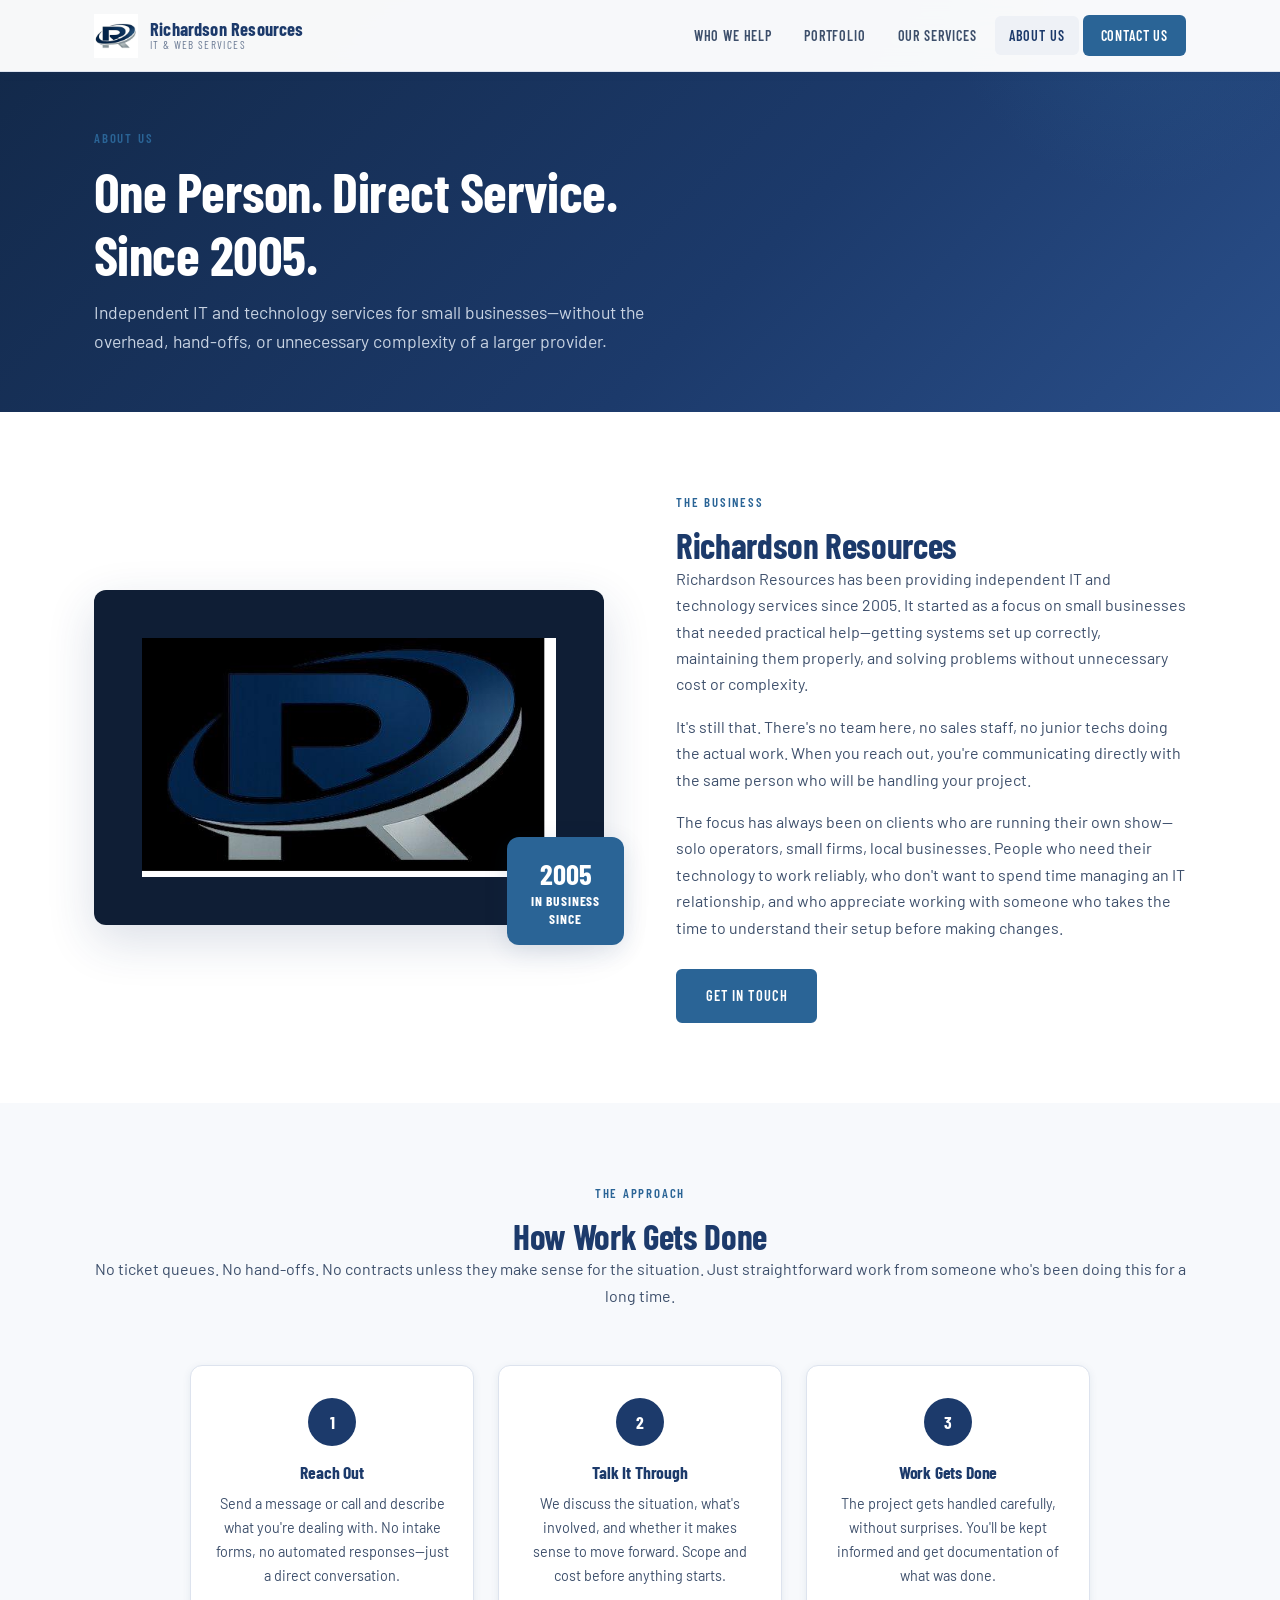
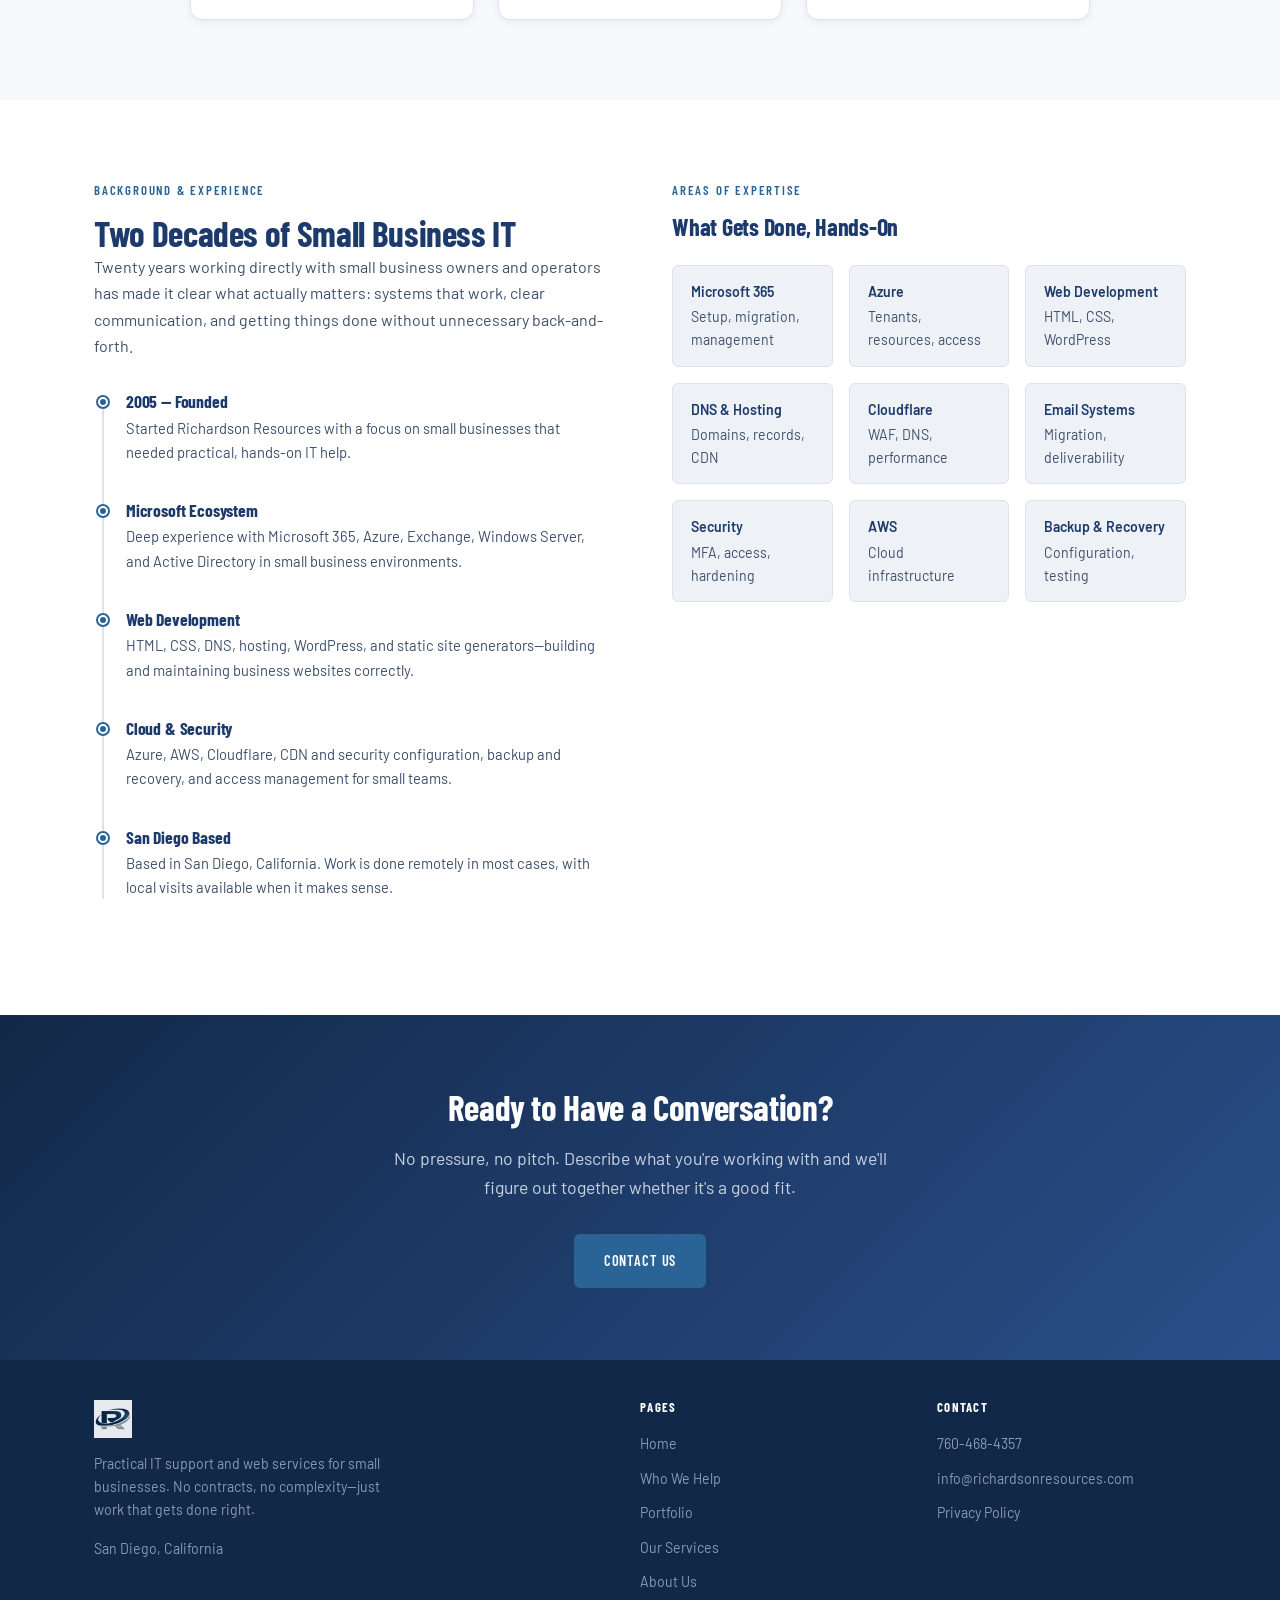
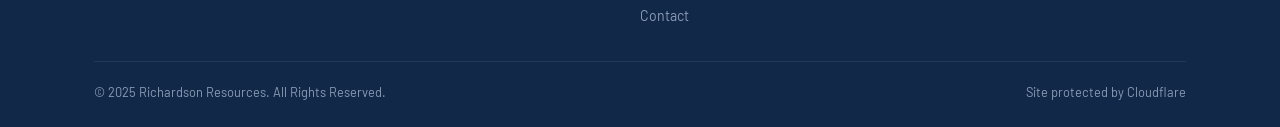
==== about-us.html @ 94117ff0 "Initial deploy" ====
<!DOCTYPE html>
<html lang="en">
<head>
  <meta charset="UTF-8">
  <meta name="viewport" content="width=device-width, initial-scale=1.0">
  <title>About Us | Richardson Resources</title>
  <meta name="description" content="Richardson Resources has provided independent IT support and web services to small businesses since 2005. One person, direct service, no complexity.">
  <meta name="keywords" content="Richardson Resources, about us, small business IT consultant, independent IT support, San Diego IT services">
  <meta property="og:title" content="About Us | Richardson Resources">
  <meta name="theme-color" content="#1C3A6B">
  <link rel="icon" href="images/favicon.jpg" type="image/jpeg">
  <link rel="stylesheet" href="style.css">
</head>
<body>

  <!-- ============ NAVIGATION ============ -->
  <nav class="nav">
    <div class="container nav__inner">
      <a href="index.html" class="nav__logo">
        <img src="images/LogoR.jpg" alt="Richardson Resources">
        <div class="nav__logo-text">
          Richardson Resources
          <span>IT &amp; Web Services</span>
        </div>
      </a>
      <div class="nav__links">
        <a href="who-we-help.html">Who We Help</a>
        <a href="portfolio.html">Portfolio</a>
        <a href="our-services.html">Our Services</a>
        <a href="about-us.html">About Us</a>
        <a href="contact.html" class="btn-primary">Contact Us</a>
      </div>
      <button class="nav__toggle" id="navToggle" aria-label="Open menu">
        <span></span><span></span><span></span>
      </button>
    </div>
  </nav>
  <div class="nav__mobile" id="mobileMenu">
    <a href="who-we-help.html">Who We Help</a>
    <a href="portfolio.html">Portfolio</a>
    <a href="our-services.html">Our Services</a>
    <a href="about-us.html">About Us</a>
    <a href="contact.html">Contact Us</a>
  </div>

  <!-- ============ PAGE HERO ============ -->
  <section class="page-hero">
    <div class="container">
      <div class="section-label">About Us</div>
      <h1>One Person. Direct Service.<br>Since 2005.</h1>
      <p>Independent IT and technology services for small businesses—without the overhead, hand-offs, or unnecessary complexity of a larger provider.</p>
    </div>
  </section>

  <!-- ============ INTRO ============ -->
  <section class="section">
    <div class="container">
      <div class="about-split">
        <div class="about-split__visual">
          <div class="about-split__img-wrap">
            <img src="images/MainLogo.png" alt="Richardson Resources" style="background:#0f1e35; padding: 48px;">
          </div>
          <div class="about-split__badge">
            <strong>2005</strong>
            In Business<br>Since
          </div>
        </div>
        <div>
          <div class="section-label">The Business</div>
          <h2>Richardson Resources</h2>
          <p>Richardson Resources has been providing independent IT and technology services since 2005. It started as a focus on small businesses that needed practical help—getting systems set up correctly, maintaining them properly, and solving problems without unnecessary cost or complexity.</p>
          <p>It's still that. There's no team here, no sales staff, no junior techs doing the actual work. When you reach out, you're communicating directly with the same person who will be handling your project.</p>
          <p>The focus has always been on clients who are running their own show—solo operators, small firms, local businesses. People who need their technology to work reliably, who don't want to spend time managing an IT relationship, and who appreciate working with someone who takes the time to understand their setup before making changes.</p>
          <div style="margin-top: 28px;">
            <a href="contact.html" class="btn btn-primary">Get in Touch</a>
          </div>
        </div>
      </div>
    </div>
  </section>

  <!-- ============ THE APPROACH ============ -->
  <section class="section section--alt">
    <div class="container">
      <div class="section-header--center">
        <div class="section-label">The Approach</div>
        <h2>How Work Gets Done</h2>
        <p>No ticket queues. No hand-offs. No contracts unless they make sense for the situation. Just straightforward work from someone who's been doing this for a long time.</p>
      </div>
      <div style="display: grid; grid-template-columns: repeat(3, 1fr); gap: 24px; max-width: 900px; margin: 0 auto;">
        <div style="text-align: center; padding: 32px 24px; background: var(--white); border: 1px solid var(--border); border-radius: var(--radius-lg); box-shadow: var(--shadow-sm);">
          <div style="width: 48px; height: 48px; border-radius: 50%; background: var(--navy); color: var(--white); display: flex; align-items: center; justify-content: center; font-family: var(--font-display); font-weight: 700; font-size: 1.1rem; margin: 0 auto 16px;">1</div>
          <h4 style="margin-bottom: 10px;">Reach Out</h4>
          <p style="font-size: 0.9rem;">Send a message or call and describe what you're dealing with. No intake forms, no automated responses—just a direct conversation.</p>
        </div>
        <div style="text-align: center; padding: 32px 24px; background: var(--white); border: 1px solid var(--border); border-radius: var(--radius-lg); box-shadow: var(--shadow-sm);">
          <div style="width: 48px; height: 48px; border-radius: 50%; background: var(--navy); color: var(--white); display: flex; align-items: center; justify-content: center; font-family: var(--font-display); font-weight: 700; font-size: 1.1rem; margin: 0 auto 16px;">2</div>
          <h4 style="margin-bottom: 10px;">Talk It Through</h4>
          <p style="font-size: 0.9rem;">We discuss the situation, what's involved, and whether it makes sense to move forward. Scope and cost before anything starts.</p>
        </div>
        <div style="text-align: center; padding: 32px 24px; background: var(--white); border: 1px solid var(--border); border-radius: var(--radius-lg); box-shadow: var(--shadow-sm);">
          <div style="width: 48px; height: 48px; border-radius: 50%; background: var(--navy); color: var(--white); display: flex; align-items: center; justify-content: center; font-family: var(--font-display); font-weight: 700; font-size: 1.1rem; margin: 0 auto 16px;">3</div>
          <h4 style="margin-bottom: 10px;">Work Gets Done</h4>
          <p style="font-size: 0.9rem;">The project gets handled carefully, without surprises. You'll be kept informed and get documentation of what was done.</p>
        </div>
      </div>
    </div>
  </section>

  <!-- ============ BACKGROUND ============ -->
  <section class="section">
    <div class="container">
      <div style="display: grid; grid-template-columns: 1fr 1fr; gap: 64px; align-items: start;">
        <div>
          <div class="section-label">Background &amp; Experience</div>
          <h2>Two Decades of Small Business IT</h2>
          <p>Twenty years working directly with small business owners and operators has made it clear what actually matters: systems that work, clear communication, and getting things done without unnecessary back-and-forth.</p>
          <div class="timeline" style="margin-top: 32px;">
            <div class="timeline-item">
              <h4>2005 — Founded</h4>
              <p>Started Richardson Resources with a focus on small businesses that needed practical, hands-on IT help.</p>
            </div>
            <div class="timeline-item">
              <h4>Microsoft Ecosystem</h4>
              <p>Deep experience with Microsoft 365, Azure, Exchange, Windows Server, and Active Directory in small business environments.</p>
            </div>
            <div class="timeline-item">
              <h4>Web Development</h4>
              <p>HTML, CSS, DNS, hosting, WordPress, and static site generators—building and maintaining business websites correctly.</p>
            </div>
            <div class="timeline-item">
              <h4>Cloud &amp; Security</h4>
              <p>Azure, AWS, Cloudflare, CDN and security configuration, backup and recovery, and access management for small teams.</p>
            </div>
            <div class="timeline-item">
              <h4>San Diego Based</h4>
              <p>Based in San Diego, California. Work is done remotely in most cases, with local visits available when it makes sense.</p>
            </div>
          </div>
        </div>
        <div>
          <div class="section-label">Areas of Expertise</div>
          <h3 style="margin-bottom: 24px;">What Gets Done, Hands-On</h3>
          <div class="skills-grid">
            <div class="skill-pill">
              <strong>Microsoft 365</strong>
              Setup, migration, management
            </div>
            <div class="skill-pill">
              <strong>Azure</strong>
              Tenants, resources, access
            </div>
            <div class="skill-pill">
              <strong>Web Development</strong>
              HTML, CSS, WordPress
            </div>
            <div class="skill-pill">
              <strong>DNS &amp; Hosting</strong>
              Domains, records, CDN
            </div>
            <div class="skill-pill">
              <strong>Cloudflare</strong>
              WAF, DNS, performance
            </div>
            <div class="skill-pill">
              <strong>Email Systems</strong>
              Migration, deliverability
            </div>
            <div class="skill-pill">
              <strong>Security</strong>
              MFA, access, hardening
            </div>
            <div class="skill-pill">
              <strong>AWS</strong>
              Cloud infrastructure
            </div>
            <div class="skill-pill">
              <strong>Backup &amp; Recovery</strong>
              Configuration, testing
            </div>
          </div>
        </div>
      </div>
    </div>
  </section>

  <!-- ============ CTA BAND ============ -->
  <section class="cta-band">
    <div class="container">
      <h2>Ready to Have a Conversation?</h2>
      <p>No pressure, no pitch. Describe what you're working with and we'll figure out together whether it's a good fit.</p>
      <a href="contact.html" class="btn btn-primary">Contact Us</a>
    </div>
  </section>

  <!-- ============ FOOTER ============ -->
  <footer class="footer">
    <div class="container">
      <div class="footer__inner">
        <div class="footer__brand">
          <img src="images/LogoR.jpg" alt="Richardson Resources">
          <p>Practical IT support and web services for small businesses. No contracts, no complexity—just work that gets done right.</p>
          <p style="margin-top:12px;">San Diego, California</p>
        </div>
        <div class="footer__col">
          <h4>Pages</h4>
          <ul>
            <li><a href="index.html">Home</a></li>
            <li><a href="who-we-help.html">Who We Help</a></li>
            <li><a href="portfolio.html">Portfolio</a></li>
            <li><a href="our-services.html">Our Services</a></li>
            <li><a href="about-us.html">About Us</a></li>
            <li><a href="contact.html">Contact</a></li>
          </ul>
        </div>
        <div class="footer__col">
          <h4>Contact</h4>
          <ul>
            <li><a href="tel:17604684357">760-468-4357</a></li>
            <li><a href="mailto:info@richardsonresources.com">info@richardsonresources.com</a></li>
            <li><a href="privacy-policy.html">Privacy Policy</a></li>
          </ul>
        </div>
      </div>
      <div class="footer__bottom">
        <span>© 2025 Richardson Resources. All Rights Reserved.</span>
        <span>Site protected by <a href="https://www.cloudflare.com" target="_blank" rel="noopener">Cloudflare</a></span>
      </div>
    </div>
  </footer>

  <script src="nav.js"></script>
</body>
</html>
---- style.css ----
/* ============================================================
   RICHARDSON RESOURCES — Main Stylesheet
   Brand: Navy #1C3A6B | Steel #8A9BB5 | Accent #2A6496
   Updated: 2025
   ============================================================ */

/* --- Google Fonts --- */
@import url('https://fonts.googleapis.com/css2?family=Barlow:wght@300;400;500;600;700&family=Barlow+Condensed:wght@500;600;700&display=swap');

/* --- CSS Variables --- */
:root {
  --navy:        #1C3A6B;
  --navy-dark:   #122848;
  --navy-light:  #2A4F8A;
  --steel:       #8A9BB5;
  --steel-light: #C8D3E2;
  --steel-pale:  #EEF1F6;
  --accent:      #2A6496;
  --accent-light:#3A7AB0;
  --white:       #FFFFFF;
  --off-white:   #F7F9FC;
  --text-dark:   #1A2133;
  --text-mid:    #3D4F6B;
  --text-light:  #6A7A94;
  --border:      #DDE3EE;

  --font-main:   'Barlow', sans-serif;
  --font-display:'Barlow Condensed', sans-serif;

  --radius:      6px;
  --radius-lg:   12px;
  --shadow-sm:   0 2px 8px rgba(28,58,107,0.08);
  --shadow-md:   0 6px 24px rgba(28,58,107,0.12);
  --shadow-lg:   0 16px 48px rgba(28,58,107,0.16);

  --max-width:   1140px;
  --nav-height:  72px;
  --transition:  0.25s ease;
}

/* --- Reset & Base --- */
*, *::before, *::after { box-sizing: border-box; margin: 0; padding: 0; }

html { scroll-behavior: smooth; font-size: 16px; }

body {
  font-family: var(--font-main);
  color: var(--text-dark);
  background: var(--white);
  line-height: 1.65;
  -webkit-font-smoothing: antialiased;
}

img { max-width: 100%; display: block; }
a { color: var(--accent); text-decoration: none; transition: color var(--transition); }
a:hover { color: var(--navy); }

/* --- Typography --- */
h1, h2, h3, h4 {
  font-family: var(--font-display);
  font-weight: 700;
  line-height: 1.15;
  color: var(--navy);
  letter-spacing: -0.01em;
}

h1 { font-size: clamp(2.2rem, 5vw, 3.4rem); }
h2 { font-size: clamp(1.6rem, 3vw, 2.2rem); }
h3 { font-size: clamp(1.2rem, 2vw, 1.5rem); }
h4 { font-size: 1.1rem; }

p { color: var(--text-mid); margin-bottom: 1rem; }
p:last-child { margin-bottom: 0; }

ul { list-style: none; }

/* --- Layout Utilities --- */
.container {
  max-width: var(--max-width);
  margin: 0 auto;
  padding: 0 24px;
}

.section {
  padding: 80px 0;
}

.section--alt {
  background: var(--off-white);
}

.section--navy {
  background: var(--navy);
}

.section--navy h1,
.section--navy h2,
.section--navy h3 { color: var(--white); }
.section--navy p { color: var(--steel-light); }

.section-label {
  font-family: var(--font-display);
  font-size: 0.8rem;
  font-weight: 600;
  letter-spacing: 0.14em;
  text-transform: uppercase;
  color: var(--accent);
  margin-bottom: 12px;
}

.section-header {
  max-width: 640px;
  margin-bottom: 56px;
}

.section-header--center {
  text-align: center;
  margin: 0 auto 56px;
}

.section-header p {
  font-size: 1.1rem;
  margin-top: 12px;
}

/* --- Buttons --- */
.btn {
  display: inline-flex;
  align-items: center;
  gap: 8px;
  font-family: var(--font-display);
  font-size: 0.9rem;
  font-weight: 600;
  letter-spacing: 0.06em;
  text-transform: uppercase;
  padding: 13px 28px;
  border-radius: var(--radius);
  border: 2px solid transparent;
  cursor: pointer;
  transition: all var(--transition);
  white-space: nowrap;
}

.btn-primary {
  background: var(--accent);
  color: var(--white);
  border-color: var(--accent);
}
.btn-primary:hover {
  background: var(--navy);
  border-color: var(--navy);
  color: var(--white);
  transform: translateY(-1px);
  box-shadow: var(--shadow-md);
}

.btn-outline {
  background: transparent;
  color: var(--white);
  border-color: rgba(255,255,255,0.5);
}
.btn-outline:hover {
  background: rgba(255,255,255,0.12);
  border-color: var(--white);
  color: var(--white);
}

.btn-ghost {
  background: transparent;
  color: var(--accent);
  border-color: var(--border);
  padding: 11px 24px;
}
.btn-ghost:hover {
  border-color: var(--accent);
  background: var(--steel-pale);
  color: var(--navy);
}

/* ============================================================
   NAVIGATION
   ============================================================ */
.nav {
  position: fixed;
  top: 0;
  left: 0;
  right: 0;
  z-index: 100;
  height: var(--nav-height);
  background: rgba(255,255,255,0.97);
  backdrop-filter: blur(12px);
  border-bottom: 1px solid var(--border);
  box-shadow: var(--shadow-sm);
  transition: all var(--transition);
}

.nav__inner {
  display: flex;
  align-items: center;
  justify-content: space-between;
  height: 100%;
}

.nav__logo {
  display: flex;
  align-items: center;
  gap: 12px;
  flex-shrink: 0;
}

.nav__logo img {
  height: 44px;
  width: auto;
}

.nav__logo-text {
  font-family: var(--font-display);
  font-size: 1.15rem;
  font-weight: 700;
  color: var(--navy);
  letter-spacing: 0.01em;
  line-height: 1.1;
}

.nav__logo-text span {
  display: block;
  font-weight: 400;
  font-size: 0.7rem;
  letter-spacing: 0.12em;
  text-transform: uppercase;
  color: var(--text-light);
}

.nav__links {
  display: flex;
  align-items: center;
  gap: 4px;
}

.nav__links a {
  font-family: var(--font-display);
  font-size: 0.88rem;
  font-weight: 600;
  letter-spacing: 0.06em;
  text-transform: uppercase;
  color: var(--text-mid);
  padding: 8px 14px;
  border-radius: var(--radius);
  transition: all var(--transition);
}

.nav__links a:hover,
.nav__links a.active {
  color: var(--navy);
  background: var(--steel-pale);
}

.nav__links a.btn-primary {
  color: var(--white);
  background: var(--accent);
  padding: 9px 18px;
}
.nav__links a.btn-primary:hover {
  background: var(--navy);
  color: var(--white);
}

/* Mobile nav toggle */
.nav__toggle {
  display: none;
  flex-direction: column;
  gap: 5px;
  cursor: pointer;
  padding: 4px;
  background: none;
  border: none;
}

.nav__toggle span {
  display: block;
  width: 24px;
  height: 2px;
  background: var(--navy);
  border-radius: 2px;
  transition: all var(--transition);
}

/* Mobile menu */
.nav__mobile {
  display: none;
  position: fixed;
  top: var(--nav-height);
  left: 0;
  right: 0;
  background: var(--white);
  border-bottom: 1px solid var(--border);
  box-shadow: var(--shadow-md);
  padding: 16px 24px 24px;
  z-index: 99;
}

.nav__mobile.open { display: block; }

.nav__mobile a {
  display: block;
  font-family: var(--font-display);
  font-size: 1rem;
  font-weight: 600;
  letter-spacing: 0.06em;
  text-transform: uppercase;
  color: var(--text-mid);
  padding: 12px 0;
  border-bottom: 1px solid var(--border);
  transition: color var(--transition);
}

.nav__mobile a:last-child { border-bottom: none; }
.nav__mobile a:hover { color: var(--navy); }

/* ============================================================
   PAGE HERO
   ============================================================ */
.hero {
  padding-top: calc(var(--nav-height) + 80px);
  padding-bottom: 80px;
  background: linear-gradient(135deg, var(--navy-dark) 0%, var(--navy) 50%, var(--navy-light) 100%);
  position: relative;
  overflow: hidden;
}

.hero::before {
  content: '';
  position: absolute;
  top: -40%;
  right: -10%;
  width: 600px;
  height: 600px;
  background: radial-gradient(circle, rgba(42,100,150,0.3) 0%, transparent 70%);
  pointer-events: none;
}

.hero::after {
  content: '';
  position: absolute;
  bottom: -20%;
  left: -5%;
  width: 400px;
  height: 400px;
  background: radial-gradient(circle, rgba(138,155,181,0.15) 0%, transparent 70%);
  pointer-events: none;
}

.hero__inner {
  position: relative;
  z-index: 1;
}

.hero h1 { color: var(--white); }

.hero p {
  color: var(--steel-light);
  font-size: 1.15rem;
  max-width: 600px;
  margin: 16px 0 32px;
}

.hero__actions {
  display: flex;
  gap: 16px;
  flex-wrap: wrap;
}

/* Page hero (inner pages) — smaller */
.page-hero {
  padding-top: calc(var(--nav-height) + 56px);
  padding-bottom: 56px;
  background: linear-gradient(135deg, var(--navy-dark) 0%, var(--navy) 60%, var(--navy-light) 100%);
  position: relative;
  overflow: hidden;
}

.page-hero::before {
  content: '';
  position: absolute;
  top: -50%;
  right: -5%;
  width: 400px;
  height: 400px;
  background: radial-gradient(circle, rgba(42,100,150,0.25) 0%, transparent 70%);
  pointer-events: none;
}

.page-hero h1 { color: var(--white); }
.page-hero p {
  color: var(--steel-light);
  font-size: 1.1rem;
  max-width: 560px;
  margin-top: 12px;
}

/* ============================================================
   HOME — WHO WE HELP PREVIEW
   ============================================================ */
.who-grid {
  display: grid;
  grid-template-columns: repeat(3, 1fr);
  gap: 24px;
}

.who-card {
  background: var(--white);
  border: 1px solid var(--border);
  border-radius: var(--radius-lg);
  padding: 32px;
  box-shadow: var(--shadow-sm);
  transition: all var(--transition);
}

.who-card:hover {
  box-shadow: var(--shadow-md);
  transform: translateY(-3px);
  border-color: var(--steel-light);
}

.who-card__icon {
  width: 48px;
  height: 48px;
  background: var(--steel-pale);
  border-radius: 10px;
  display: flex;
  align-items: center;
  justify-content: center;
  margin-bottom: 18px;
  color: var(--accent);
  font-size: 1.4rem;
}

.who-card h3 { margin-bottom: 10px; font-size: 1.15rem; }
.who-card p { font-size: 0.95rem; }

/* ============================================================
   HOME — SERVICES PREVIEW
   ============================================================ */
.services-grid {
  display: grid;
  grid-template-columns: repeat(2, 1fr);
  gap: 24px;
}

.service-card {
  background: var(--white);
  border: 1px solid var(--border);
  border-radius: var(--radius-lg);
  padding: 36px;
  box-shadow: var(--shadow-sm);
  transition: all var(--transition);
  position: relative;
  overflow: hidden;
}

.service-card::before {
  content: '';
  position: absolute;
  top: 0;
  left: 0;
  right: 0;
  height: 3px;
  background: linear-gradient(90deg, var(--navy), var(--accent));
  transform: scaleX(0);
  transform-origin: left;
  transition: transform var(--transition);
}

.service-card:hover { box-shadow: var(--shadow-md); transform: translateY(-3px); }
.service-card:hover::before { transform: scaleX(1); }

.service-card__num {
  font-family: var(--font-display);
  font-size: 2.8rem;
  font-weight: 700;
  color: var(--steel-light);
  line-height: 1;
  margin-bottom: 12px;
}

.service-card h3 { margin-bottom: 10px; }

.service-card ul {
  margin-top: 14px;
  display: flex;
  flex-direction: column;
  gap: 6px;
}

.service-card li {
  font-size: 0.9rem;
  color: var(--text-light);
  padding-left: 14px;
  position: relative;
}
.service-card li::before {
  content: '→';
  position: absolute;
  left: 0;
  color: var(--accent);
  font-size: 0.8rem;
}

/* ============================================================
   STATS BAR
   ============================================================ */
.stats-bar {
  background: var(--navy);
  padding: 40px 0;
}

.stats-bar__grid {
  display: grid;
  grid-template-columns: repeat(4, 1fr);
  gap: 32px;
  text-align: center;
}

.stat__num {
  font-family: var(--font-display);
  font-size: 2.6rem;
  font-weight: 700;
  color: var(--white);
  line-height: 1;
}

.stat__label {
  font-size: 0.85rem;
  color: var(--steel);
  margin-top: 4px;
  text-transform: uppercase;
  letter-spacing: 0.08em;
}

/* ============================================================
   TECH LOGOS
   ============================================================ */
.tech-logos {
  display: flex;
  align-items: center;
  justify-content: center;
  gap: 48px;
  flex-wrap: wrap;
  padding: 16px 0;
}

.tech-logos img {
  height: 36px;
  width: auto;
  opacity: 0.55;
  filter: grayscale(100%);
  transition: all var(--transition);
}

.tech-logos img:hover {
  opacity: 0.9;
  filter: grayscale(0%);
}

/* ============================================================
   ABOUT PREVIEW
   ============================================================ */
.about-split {
  display: grid;
  grid-template-columns: 1fr 1fr;
  gap: 72px;
  align-items: center;
}

.about-split__visual {
  position: relative;
}

.about-split__img-wrap {
  border-radius: var(--radius-lg);
  overflow: hidden;
  box-shadow: var(--shadow-lg);
}

.about-split__badge {
  position: absolute;
  bottom: -20px;
  right: -20px;
  background: var(--accent);
  color: var(--white);
  padding: 18px 24px;
  border-radius: var(--radius-lg);
  font-family: var(--font-display);
  font-weight: 700;
  font-size: 0.85rem;
  letter-spacing: 0.06em;
  text-transform: uppercase;
  box-shadow: var(--shadow-md);
  text-align: center;
  line-height: 1.3;
}

.about-split__badge strong {
  display: block;
  font-size: 1.8rem;
  letter-spacing: 0;
  text-transform: none;
}

/* ============================================================
   CHECK LISTS
   ============================================================ */
.check-list {
  display: flex;
  flex-direction: column;
  gap: 10px;
  margin: 20px 0;
}

.check-list li {
  display: flex;
  align-items: flex-start;
  gap: 10px;
  font-size: 0.95rem;
  color: var(--text-mid);
}

.check-list li::before {
  content: '✓';
  color: var(--accent);
  font-weight: 700;
  font-size: 0.85rem;
  margin-top: 2px;
  flex-shrink: 0;
}

/* ============================================================
   CTA BAND
   ============================================================ */
.cta-band {
  background: linear-gradient(135deg, var(--navy-dark), var(--navy-light));
  padding: 72px 0;
  text-align: center;
}

.cta-band h2 { color: var(--white); margin-bottom: 16px; }
.cta-band p {
  color: var(--steel-light);
  font-size: 1.1rem;
  max-width: 520px;
  margin: 0 auto 32px;
}

/* ============================================================
   WHO WE HELP PAGE
   ============================================================ */
.client-types {
  display: grid;
  grid-template-columns: repeat(2, 1fr);
  gap: 24px;
}

.client-card {
  background: var(--white);
  border: 1px solid var(--border);
  border-radius: var(--radius-lg);
  padding: 36px;
  box-shadow: var(--shadow-sm);
  transition: all var(--transition);
}

.client-card:hover {
  box-shadow: var(--shadow-md);
  transform: translateY(-3px);
}

.client-card__tag {
  display: inline-block;
  font-family: var(--font-display);
  font-size: 0.72rem;
  font-weight: 600;
  letter-spacing: 0.1em;
  text-transform: uppercase;
  color: var(--accent);
  background: var(--steel-pale);
  padding: 4px 10px;
  border-radius: 100px;
  margin-bottom: 14px;
}

.client-card h3 { margin-bottom: 10px; }

.fit-list {
  display: grid;
  grid-template-columns: repeat(2, 1fr);
  gap: 14px;
  margin-top: 8px;
}

.fit-item {
  background: var(--white);
  border: 1px solid var(--border);
  border-radius: var(--radius);
  padding: 20px;
  font-size: 0.9rem;
  color: var(--text-mid);
  line-height: 1.5;
}

/* ============================================================
   SERVICES PAGE
   ============================================================ */
.service-section {
  padding: 72px 0;
  border-bottom: 1px solid var(--border);
}

.service-section:last-of-type { border-bottom: none; }

.service-layout {
  display: grid;
  grid-template-columns: 1fr 2fr;
  gap: 64px;
  align-items: start;
}

.service-layout__aside {
  position: sticky;
  top: calc(var(--nav-height) + 24px);
}

.service-layout__aside h2 { margin-bottom: 12px; }

.service-features {
  display: grid;
  grid-template-columns: repeat(2, 1fr);
  gap: 14px;
  margin-top: 16px;
}

.feature-item {
  background: var(--off-white);
  border: 1px solid var(--border);
  border-radius: var(--radius);
  padding: 18px;
  font-size: 0.88rem;
  color: var(--text-mid);
  line-height: 1.5;
}

.feature-item strong {
  display: block;
  font-weight: 600;
  color: var(--navy);
  margin-bottom: 4px;
}

/* ============================================================
   PORTFOLIO PAGE
   ============================================================ */
.portfolio-grid {
  display: grid;
  grid-template-columns: repeat(3, 1fr);
  gap: 28px;
}

.portfolio-card {
  background: var(--white);
  border: 1px solid var(--border);
  border-radius: var(--radius-lg);
  overflow: hidden;
  box-shadow: var(--shadow-sm);
  transition: all var(--transition);
}

.portfolio-card:hover {
  box-shadow: var(--shadow-md);
  transform: translateY(-4px);
}

.portfolio-card__thumb {
  height: 200px;
  background: var(--steel-pale);
  display: flex;
  align-items: center;
  justify-content: center;
  position: relative;
  overflow: hidden;
}

.portfolio-card__thumb img {
  width: 100%;
  height: 100%;
  object-fit: cover;
}

.portfolio-card__thumb-placeholder {
  font-family: var(--font-display);
  font-size: 3rem;
  font-weight: 700;
  color: var(--steel-light);
}

.portfolio-card__body { padding: 24px; }
.portfolio-card__body h3 { font-size: 1.1rem; margin-bottom: 6px; }
.portfolio-card__body p { font-size: 0.88rem; margin-bottom: 16px; }

.portfolio-card__tag {
  display: inline-block;
  font-size: 0.72rem;
  font-weight: 600;
  letter-spacing: 0.08em;
  text-transform: uppercase;
  color: var(--accent);
  background: var(--steel-pale);
  padding: 3px 10px;
  border-radius: 100px;
  margin-bottom: 10px;
}

/* ============================================================
   ABOUT PAGE
   ============================================================ */
.timeline {
  position: relative;
  padding-left: 32px;
}

.timeline::before {
  content: '';
  position: absolute;
  left: 8px;
  top: 8px;
  bottom: 0;
  width: 2px;
  background: var(--border);
}

.timeline-item {
  position: relative;
  margin-bottom: 36px;
}

.timeline-item::before {
  content: '';
  position: absolute;
  left: -28px;
  top: 6px;
  width: 10px;
  height: 10px;
  border-radius: 50%;
  background: var(--accent);
  border: 2px solid var(--white);
  box-shadow: 0 0 0 2px var(--accent);
}

.timeline-item h4 { margin-bottom: 4px; }
.timeline-item p { font-size: 0.92rem; }

.skills-grid {
  display: grid;
  grid-template-columns: repeat(3, 1fr);
  gap: 16px;
}

.skill-pill {
  background: var(--steel-pale);
  border: 1px solid var(--border);
  border-radius: var(--radius);
  padding: 14px 18px;
  font-size: 0.88rem;
  color: var(--text-mid);
}

.skill-pill strong {
  display: block;
  color: var(--navy);
  font-weight: 600;
  margin-bottom: 2px;
}

/* ============================================================
   CONTACT / FOOTER
   ============================================================ */
.contact-split {
  display: grid;
  grid-template-columns: 1fr 1.4fr;
  gap: 64px;
  align-items: start;
}

.contact-info h3 { margin-bottom: 24px; }

.contact-detail {
  display: flex;
  align-items: flex-start;
  gap: 14px;
  margin-bottom: 20px;
}

.contact-detail__icon {
  width: 40px;
  height: 40px;
  background: var(--steel-pale);
  border-radius: 8px;
  display: flex;
  align-items: center;
  justify-content: center;
  color: var(--accent);
  font-size: 1rem;
  flex-shrink: 0;
}

.contact-detail__text strong {
  display: block;
  font-size: 0.78rem;
  text-transform: uppercase;
  letter-spacing: 0.1em;
  color: var(--text-light);
  margin-bottom: 2px;
}

.contact-detail__text a,
.contact-detail__text span {
  font-size: 0.95rem;
  color: var(--text-dark);
}

/* Contact Form */
.contact-form {
  background: var(--white);
  border: 1px solid var(--border);
  border-radius: var(--radius-lg);
  padding: 40px;
  box-shadow: var(--shadow-sm);
}

.form-group {
  margin-bottom: 20px;
}

.form-group label {
  display: block;
  font-family: var(--font-display);
  font-size: 0.78rem;
  font-weight: 600;
  letter-spacing: 0.1em;
  text-transform: uppercase;
  color: var(--text-light);
  margin-bottom: 6px;
}

.form-group input,
.form-group textarea {
  width: 100%;
  padding: 12px 16px;
  border: 1px solid var(--border);
  border-radius: var(--radius);
  font-family: var(--font-main);
  font-size: 0.95rem;
  color: var(--text-dark);
  background: var(--off-white);
  transition: border-color var(--transition), box-shadow var(--transition);
  outline: none;
}

.form-group input:focus,
.form-group textarea:focus {
  border-color: var(--accent);
  box-shadow: 0 0 0 3px rgba(42,100,150,0.1);
  background: var(--white);
}

.form-group textarea {
  height: 130px;
  resize: vertical;
}

/* Footer */
.footer {
  background: var(--navy-dark);
  padding: 40px 0 24px;
}

.footer__inner {
  display: grid;
  grid-template-columns: 2fr 1fr 1fr;
  gap: 48px;
  padding-bottom: 32px;
  border-bottom: 1px solid rgba(255,255,255,0.08);
}

.footer__brand img {
  height: 38px;
  width: auto;
  margin-bottom: 14px;
  opacity: 0.9;
}

.footer__brand p {
  font-size: 0.88rem;
  color: var(--steel);
  max-width: 300px;
}

.footer__col h4 {
  color: var(--white);
  font-size: 0.8rem;
  letter-spacing: 0.1em;
  text-transform: uppercase;
  margin-bottom: 16px;
}

.footer__col ul {
  display: flex;
  flex-direction: column;
  gap: 8px;
}

.footer__col a {
  font-size: 0.88rem;
  color: var(--steel);
  transition: color var(--transition);
}

.footer__col a:hover { color: var(--white); }

.footer__bottom {
  display: flex;
  justify-content: space-between;
  align-items: center;
  padding-top: 20px;
  font-size: 0.8rem;
  color: var(--steel);
  flex-wrap: wrap;
  gap: 8px;
}

.footer__bottom a { color: var(--steel); }
.footer__bottom a:hover { color: var(--white); }

/* ============================================================
   RESPONSIVE
   ============================================================ */
@media (max-width: 900px) {
  .nav__links { display: none; }
  .nav__toggle { display: flex; }

  .who-grid { grid-template-columns: 1fr; }
  .services-grid { grid-template-columns: 1fr; }
  .about-split { grid-template-columns: 1fr; gap: 40px; }
  .about-split__badge { bottom: 16px; right: 16px; }
  .stats-bar__grid { grid-template-columns: repeat(2, 1fr); }
  .client-types { grid-template-columns: 1fr; }
  .fit-list { grid-template-columns: 1fr; }
  .service-layout { grid-template-columns: 1fr; gap: 32px; }
  .service-layout__aside { position: static; }
  .service-features { grid-template-columns: 1fr; }
  .portfolio-grid { grid-template-columns: repeat(2, 1fr); }
  .skills-grid { grid-template-columns: repeat(2, 1fr); }
  .contact-split { grid-template-columns: 1fr; gap: 40px; }
  .footer__inner { grid-template-columns: 1fr; gap: 32px; }
}

@media (max-width: 600px) {
  .section { padding: 56px 0; }
  .portfolio-grid { grid-template-columns: 1fr; }
  .stats-bar__grid { grid-template-columns: repeat(2, 1fr); gap: 24px; }
  .hero__actions { flex-direction: column; align-items: flex-start; }
  .skills-grid { grid-template-columns: 1fr; }
  .contact-form { padding: 24px; }
  .footer__bottom { flex-direction: column; align-items: flex-start; }
}
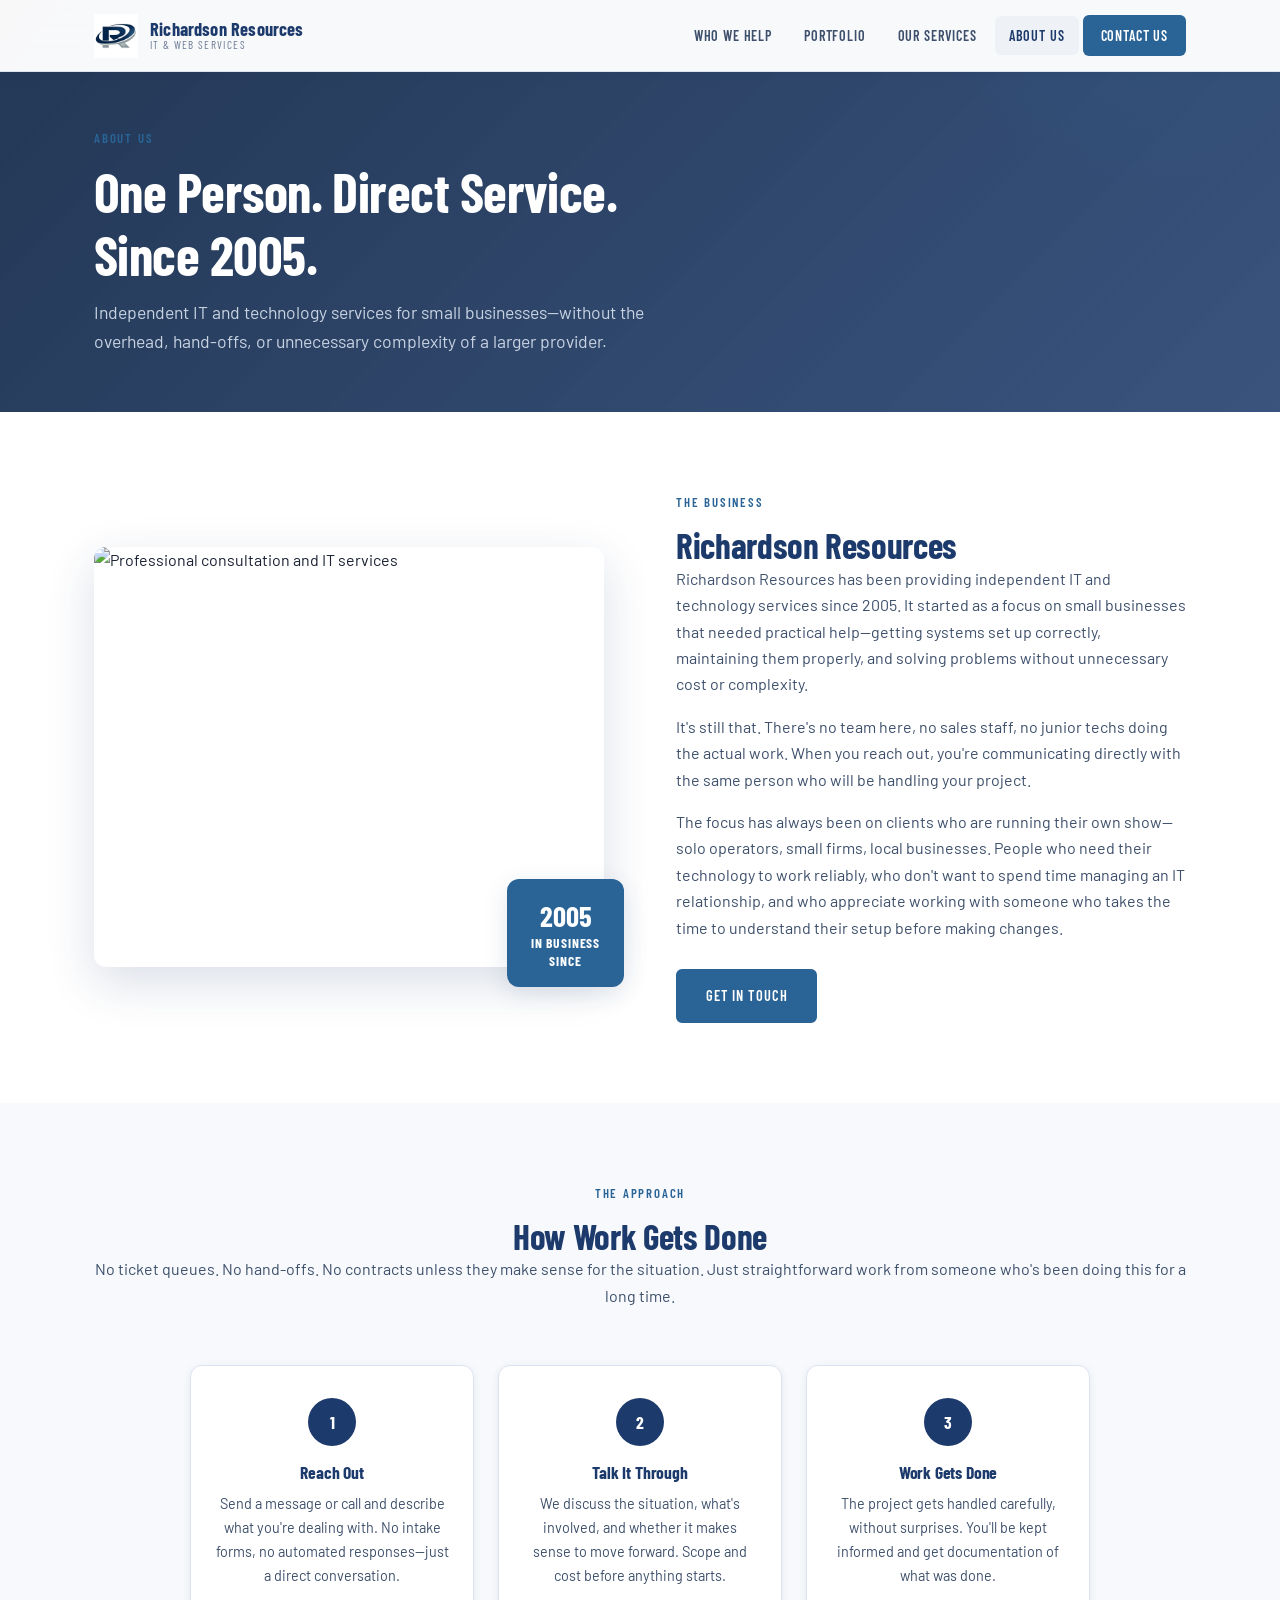
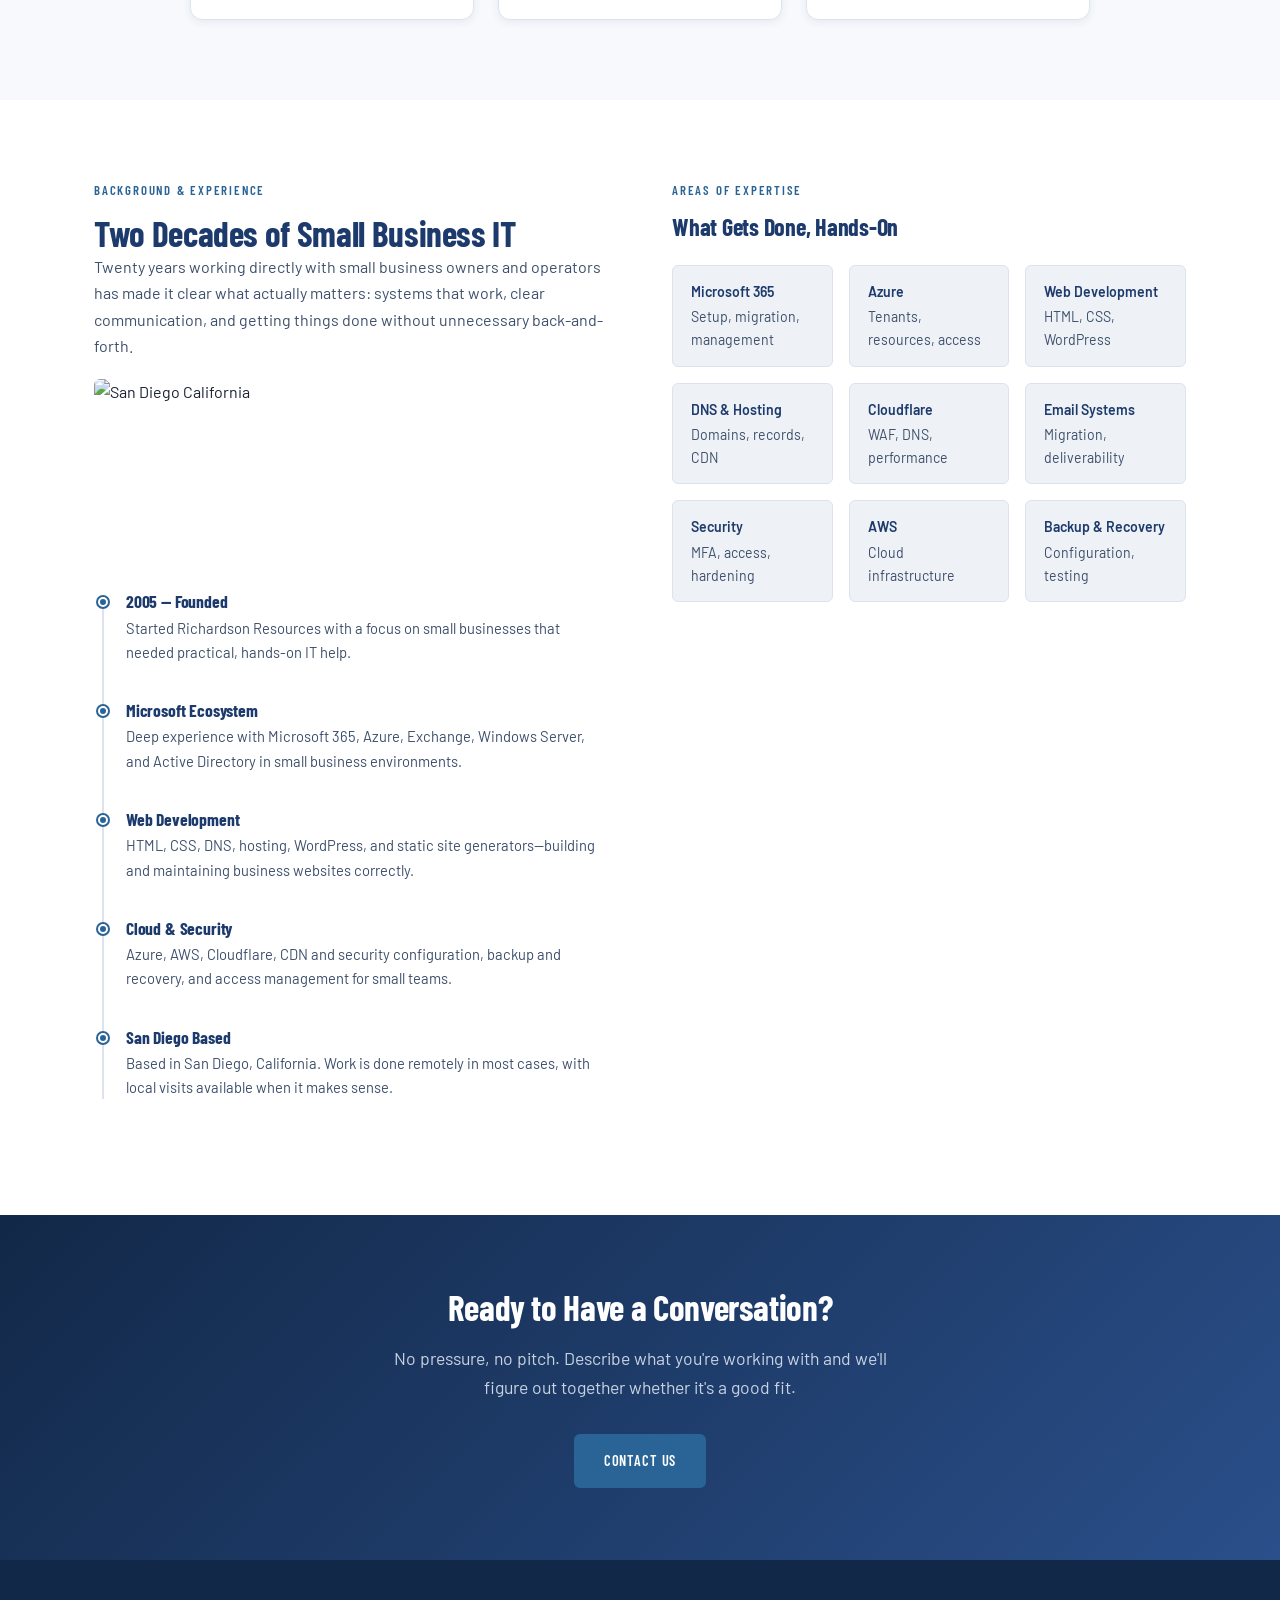
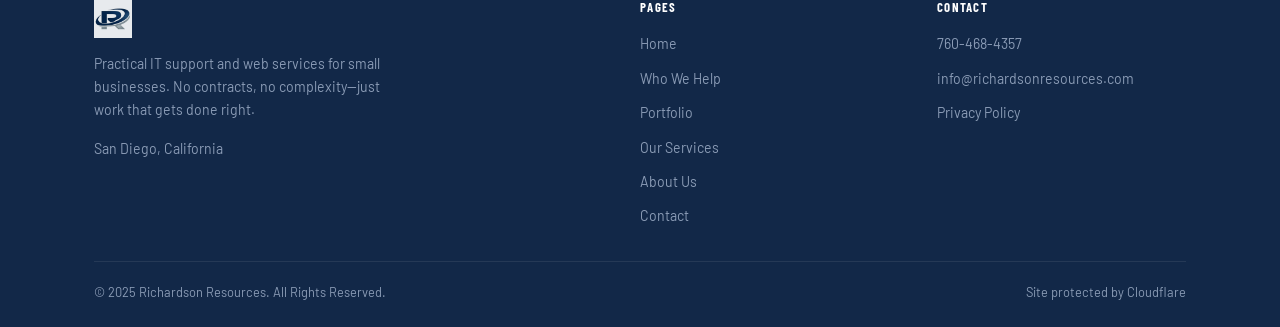
==== commit 0854b088: "take 2" ====
--- a/about-us.html
+++ b/about-us.html
@@ -44,7 +44,7 @@
   </div>
 
   <!-- ============ PAGE HERO ============ -->
-  <section class="page-hero">
+  <section class="page-hero" style="background-image: linear-gradient(135deg, rgba(18,40,72,0.93) 0%, rgba(28,58,107,0.87) 100%), url('https://images.unsplash.com/photo-1504384308090-c894fdcc538d?w=1400&q=80'); background-size: cover; background-position: center;">
     <div class="container">
       <div class="section-label">About Us</div>
       <h1>One Person. Direct Service.<br>Since 2005.</h1>
@@ -58,7 +58,7 @@
       <div class="about-split">
         <div class="about-split__visual">
           <div class="about-split__img-wrap">
-            <img src="images/MainLogo.png" alt="Richardson Resources" style="background:#0f1e35; padding: 48px;">
+            <img src="https://images.unsplash.com/photo-1521791136064-7986c2920216?w=800&q=80" alt="Professional consultation and IT services" style="width:100%; height:420px; object-fit:cover;">
           </div>
           <div class="about-split__badge">
             <strong>2005</strong>
@@ -115,6 +115,9 @@
           <div class="section-label">Background &amp; Experience</div>
           <h2>Two Decades of Small Business IT</h2>
           <p>Twenty years working directly with small business owners and operators has made it clear what actually matters: systems that work, clear communication, and getting things done without unnecessary back-and-forth.</p>
+          <div style="margin: 20px 0; border-radius: var(--radius); overflow:hidden;">
+            <img src="https://images.unsplash.com/photo-1538097304804-3f4d3c6ae5af?w=800&q=80" alt="San Diego California" style="width:100%; height:180px; object-fit:cover; object-position: center 60%;">
+          </div>
           <div class="timeline" style="margin-top: 32px;">
             <div class="timeline-item">
               <h4>2005 — Founded</h4>
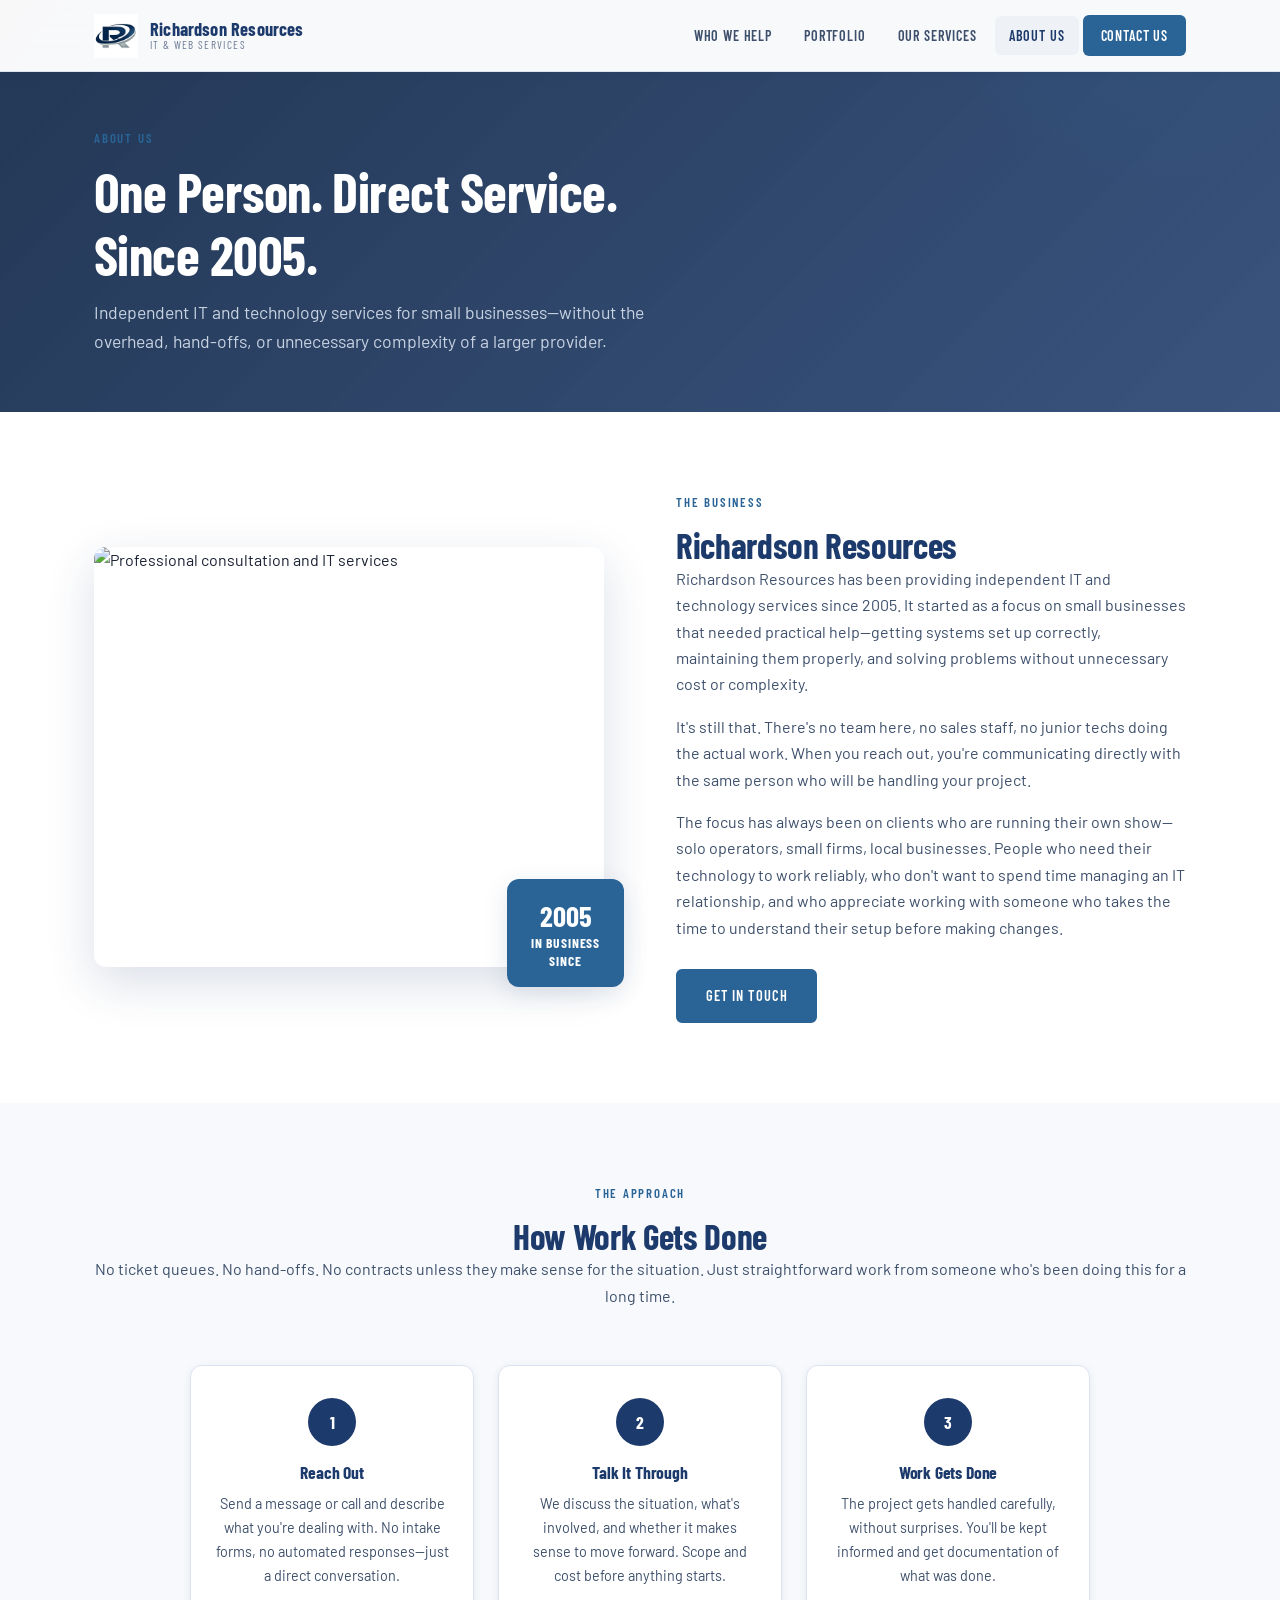
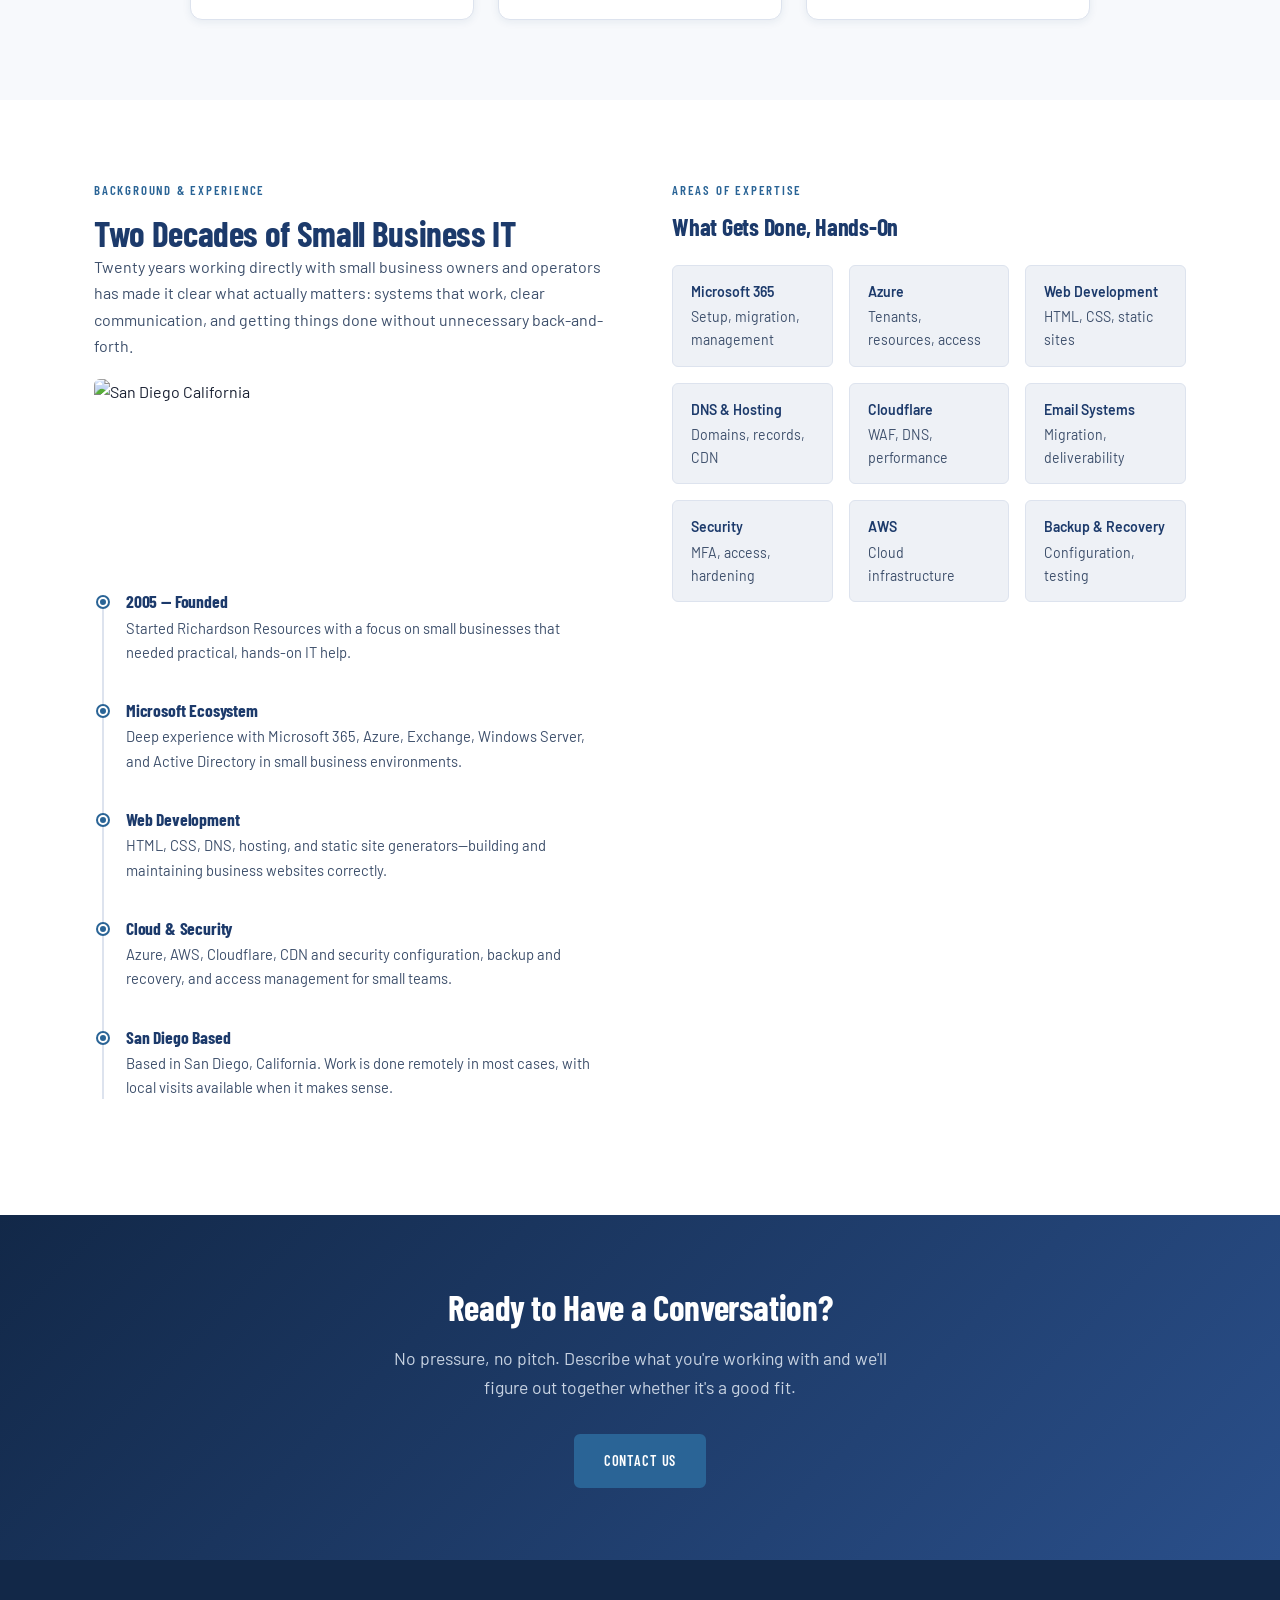
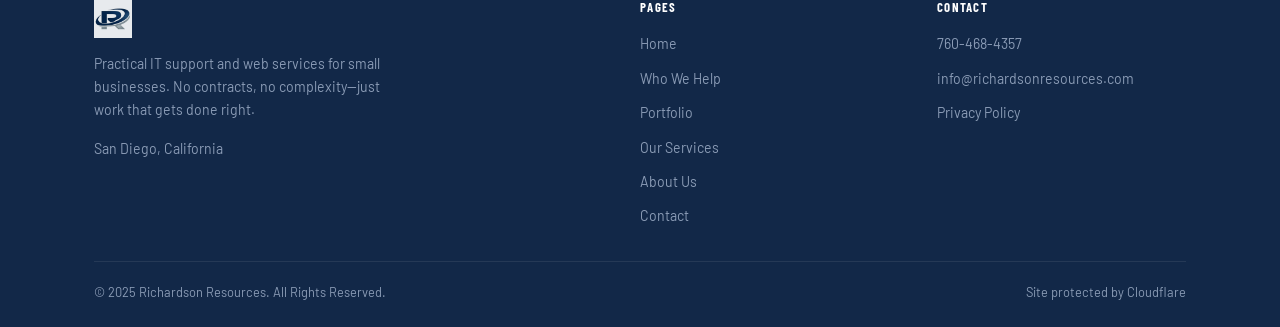
==== commit 8ce56a62: "remove wp references" ====
--- a/about-us.html
+++ b/about-us.html
@@ -129,7 +129,7 @@
             </div>
             <div class="timeline-item">
               <h4>Web Development</h4>
-              <p>HTML, CSS, DNS, hosting, WordPress, and static site generators—building and maintaining business websites correctly.</p>
+              <p>HTML, CSS, DNS, hosting, and static site generators—building and maintaining business websites correctly.</p>
             </div>
             <div class="timeline-item">
               <h4>Cloud &amp; Security</h4>
@@ -155,7 +155,7 @@
             </div>
             <div class="skill-pill">
               <strong>Web Development</strong>
-              HTML, CSS, WordPress
+              HTML, CSS, static sites
             </div>
             <div class="skill-pill">
               <strong>DNS &amp; Hosting</strong>
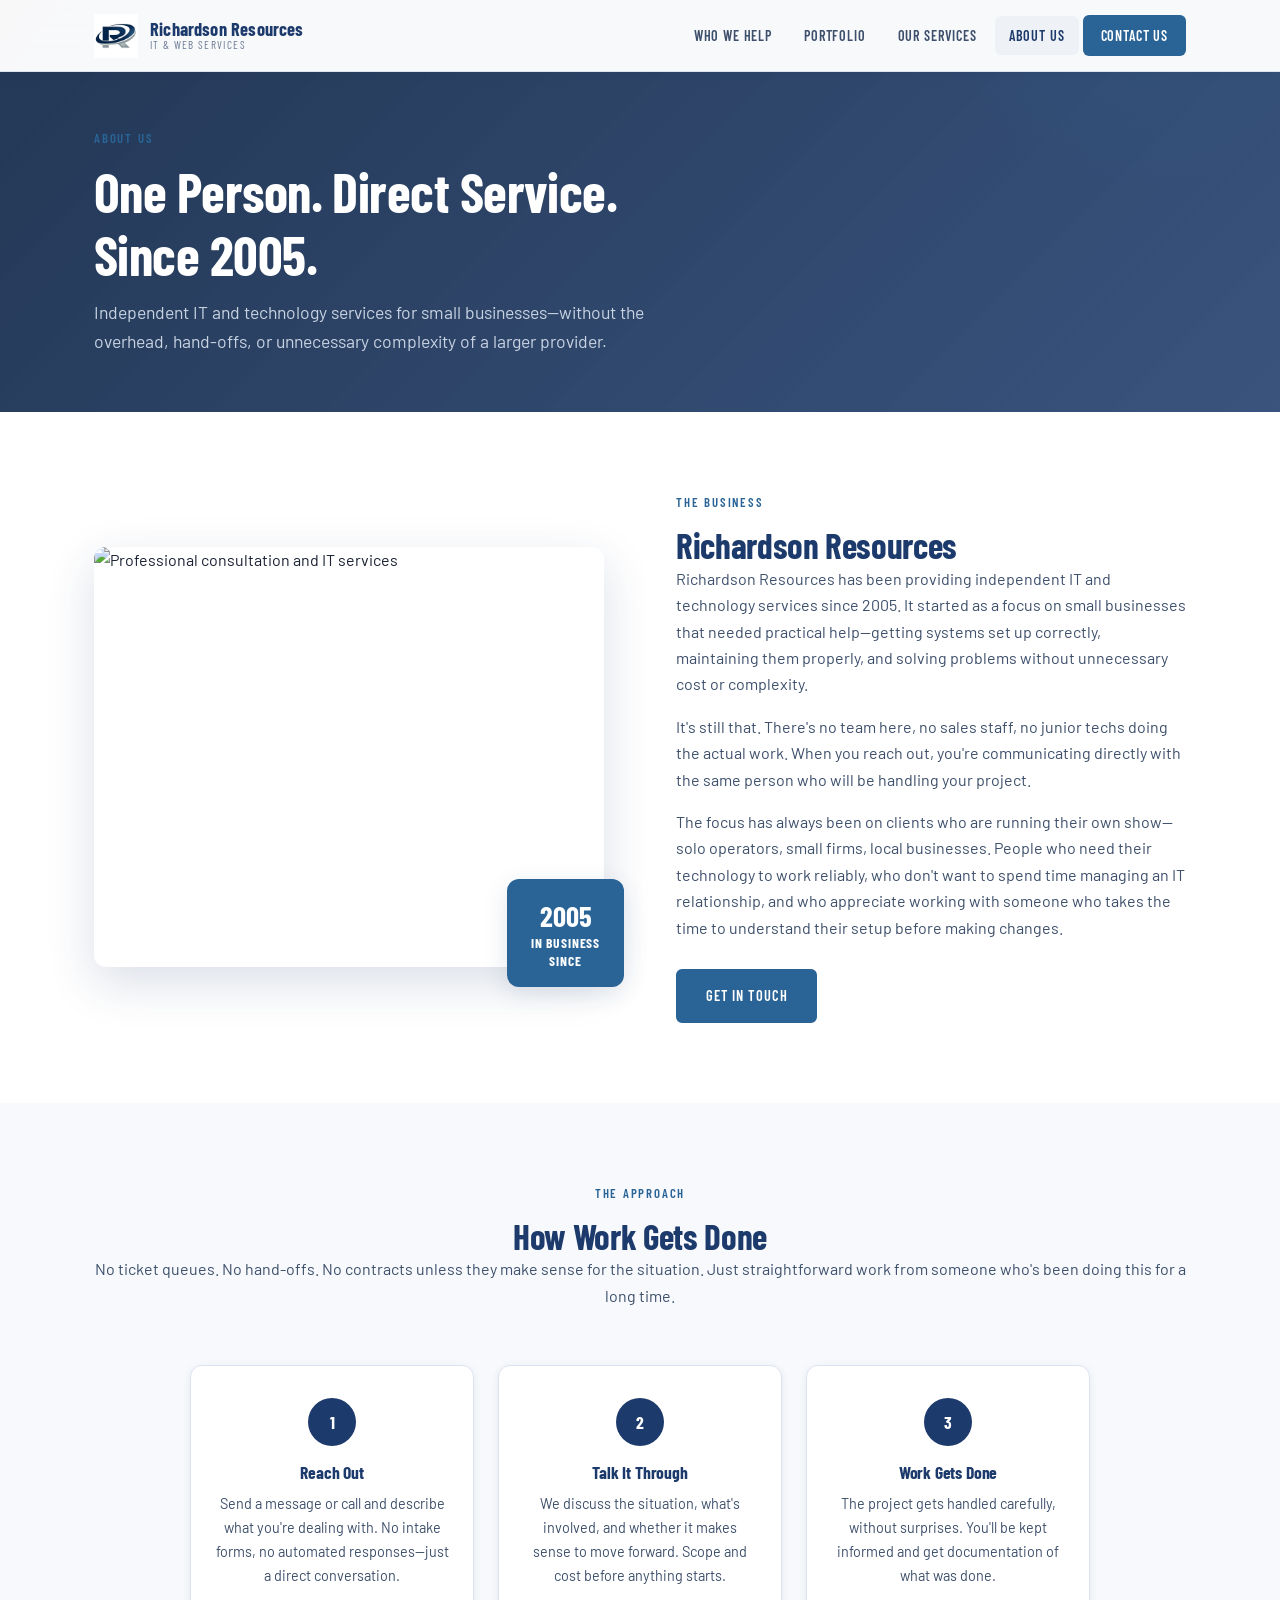
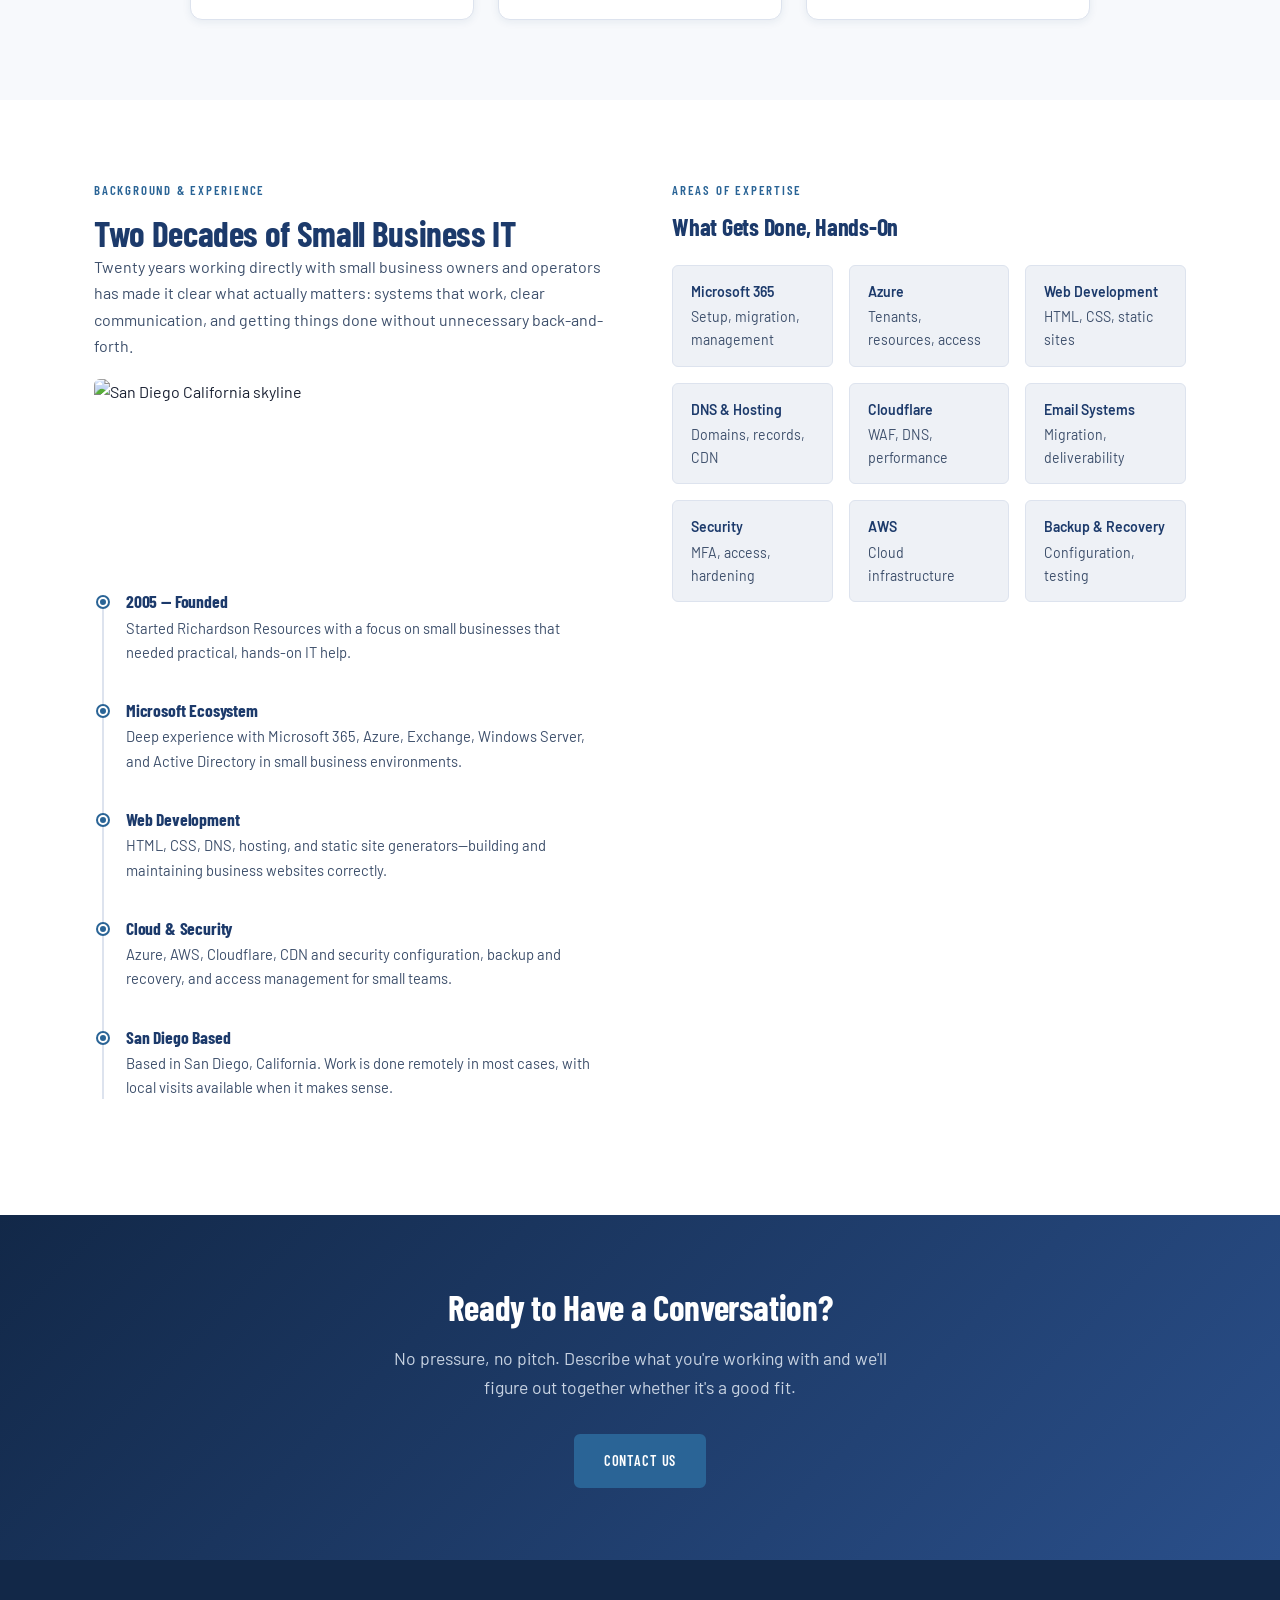
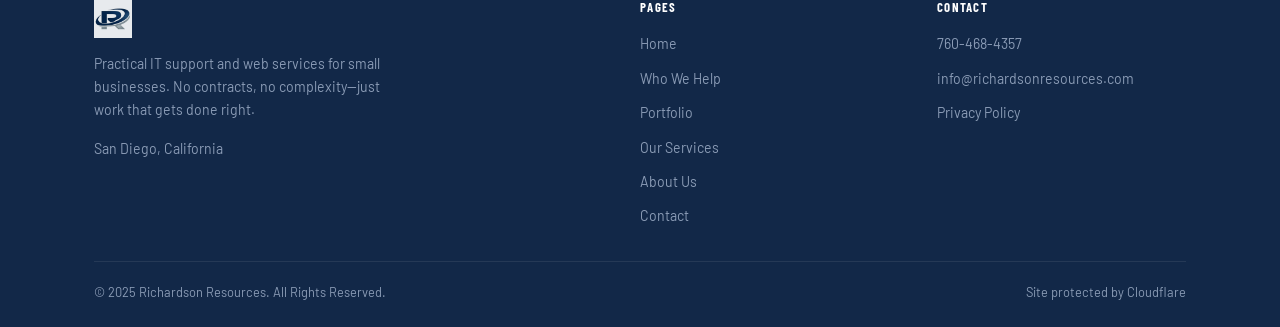
==== commit 3baa86b1: "move images local" ====
--- a/about-us.html
+++ b/about-us.html
@@ -44,7 +44,7 @@
   </div>
 
   <!-- ============ PAGE HERO ============ -->
-  <section class="page-hero" style="background-image: linear-gradient(135deg, rgba(18,40,72,0.93) 0%, rgba(28,58,107,0.87) 100%), url('https://images.unsplash.com/photo-1504384308090-c894fdcc538d?w=1400&q=80'); background-size: cover; background-position: center;">
+  <section class="page-hero" style="background-image: linear-gradient(135deg, rgba(18,40,72,0.93) 0%, rgba(28,58,107,0.87) 100%), url('images/hero-about.jpg'); background-size: cover; background-position: center;">
     <div class="container">
       <div class="section-label">About Us</div>
       <h1>One Person. Direct Service.<br>Since 2005.</h1>
@@ -58,7 +58,7 @@
       <div class="about-split">
         <div class="about-split__visual">
           <div class="about-split__img-wrap">
-            <img src="https://images.unsplash.com/photo-1521791136064-7986c2920216?w=800&q=80" alt="Professional consultation and IT services" style="width:100%; height:420px; object-fit:cover;">
+            <img src="images/about-consultation.jpg" alt="Professional consultation and IT services" style="width:100%; height:420px; object-fit:cover;">
           </div>
           <div class="about-split__badge">
             <strong>2005</strong>
@@ -116,7 +116,7 @@
           <h2>Two Decades of Small Business IT</h2>
           <p>Twenty years working directly with small business owners and operators has made it clear what actually matters: systems that work, clear communication, and getting things done without unnecessary back-and-forth.</p>
           <div style="margin: 20px 0; border-radius: var(--radius); overflow:hidden;">
-            <img src="https://images.unsplash.com/photo-1538097304804-3f4d3c6ae5af?w=800&q=80" alt="San Diego California" style="width:100%; height:180px; object-fit:cover; object-position: center 60%;">
+            <img src="images/san-diego.jpg" alt="San Diego California skyline" style="width:100%; height:180px; object-fit:cover; object-position: center 50%;">
           </div>
           <div class="timeline" style="margin-top: 32px;">
             <div class="timeline-item">
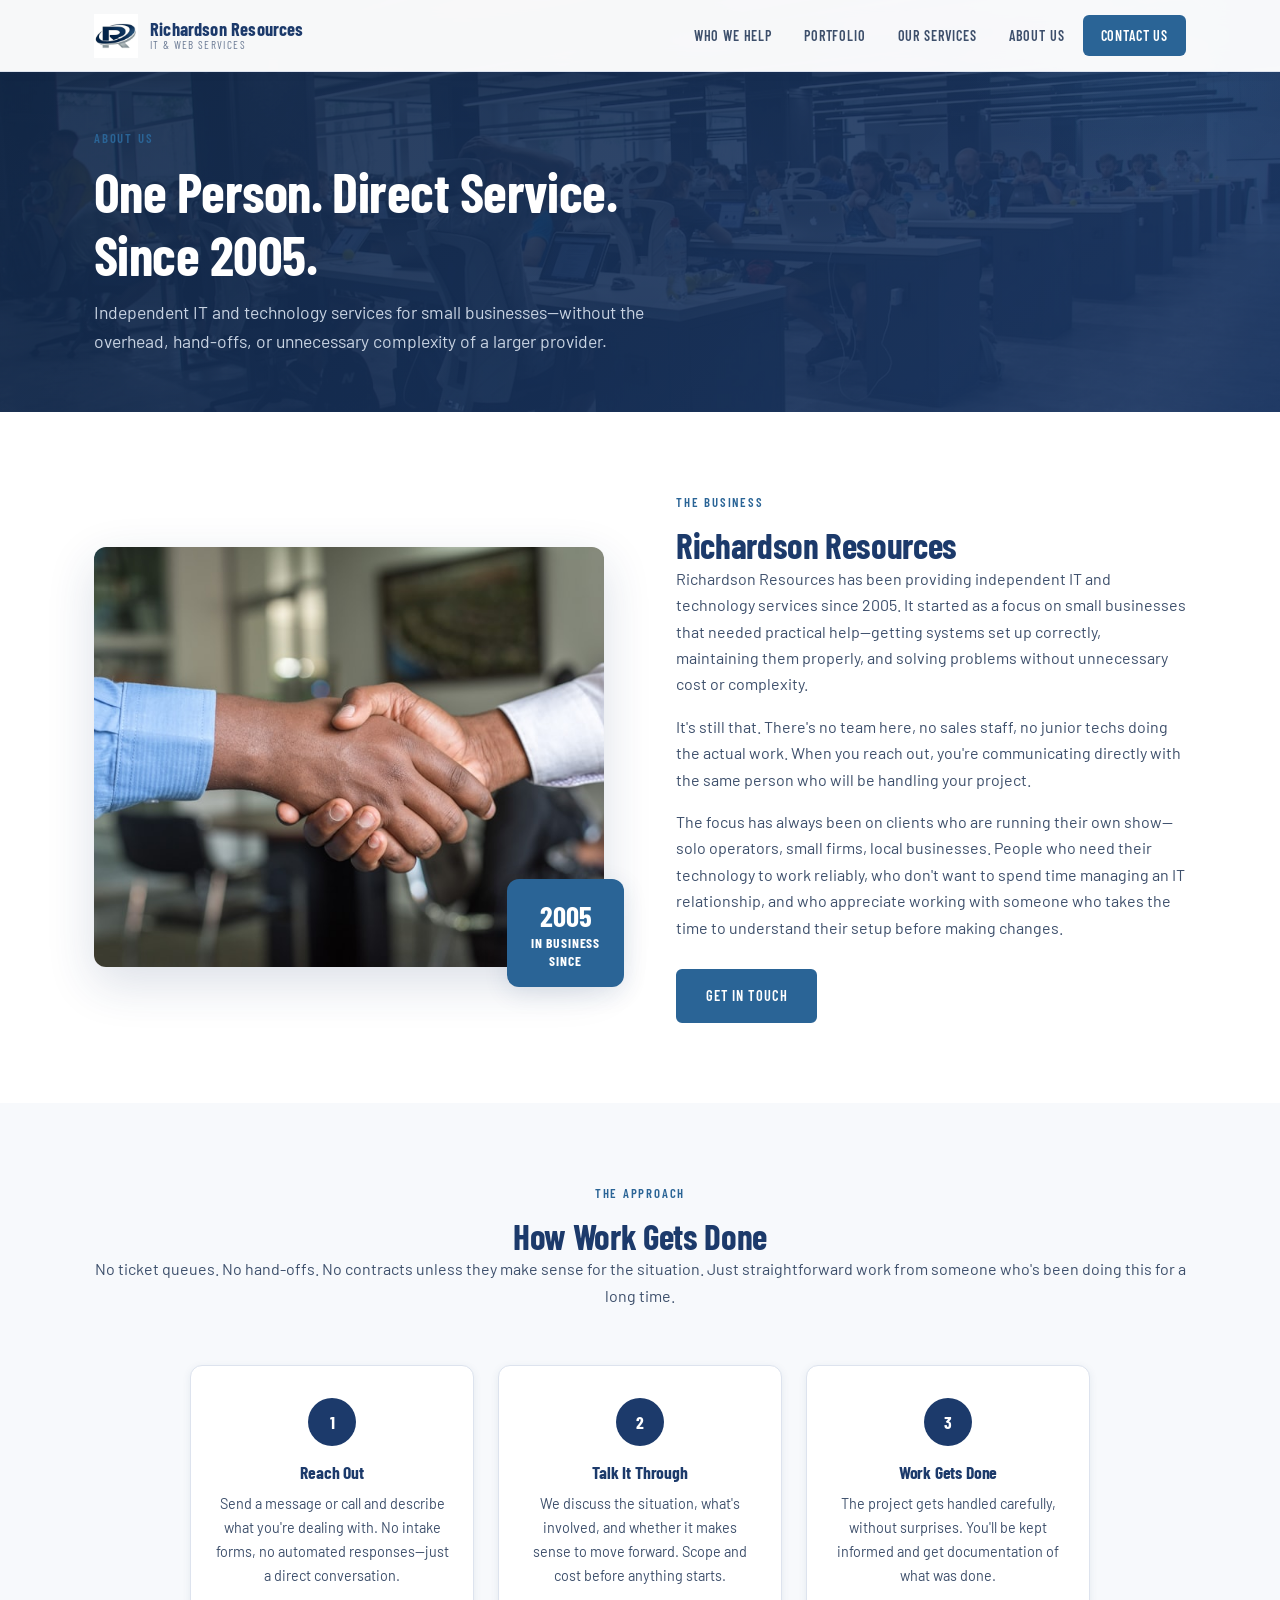
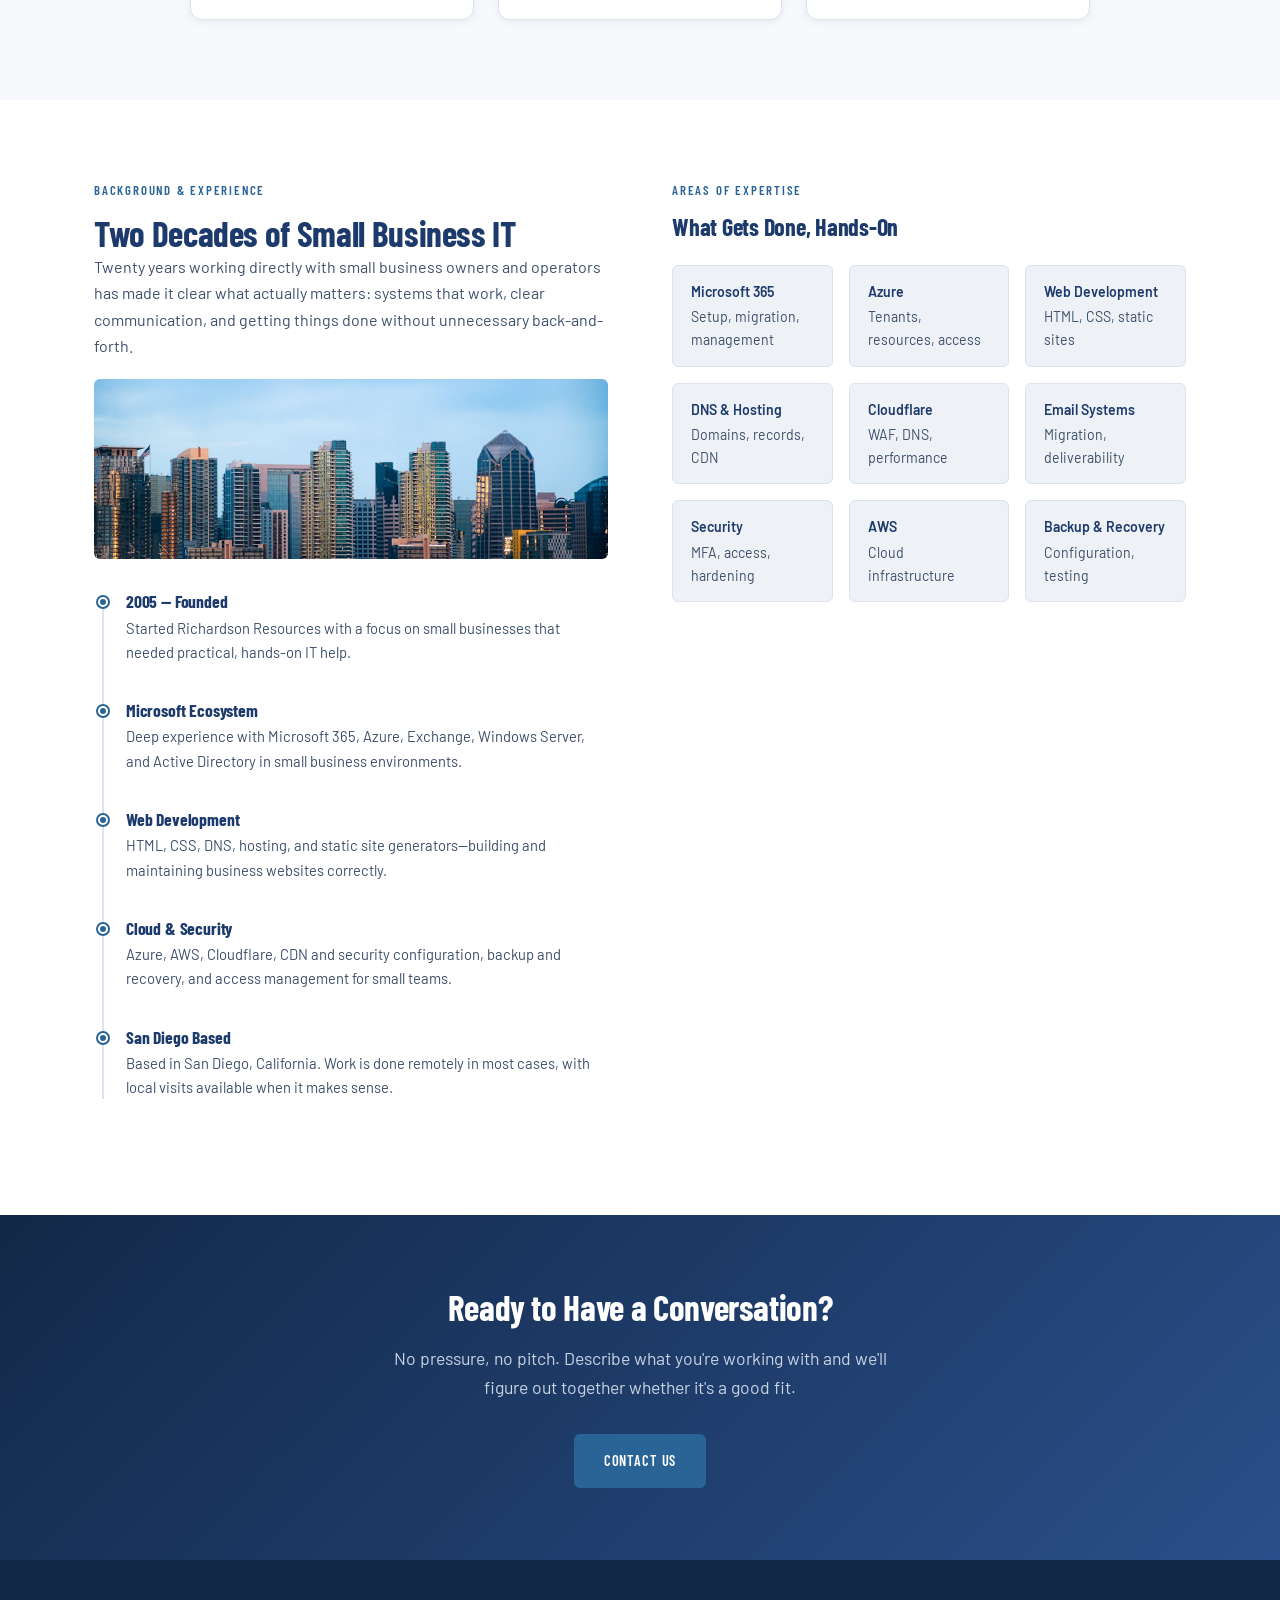
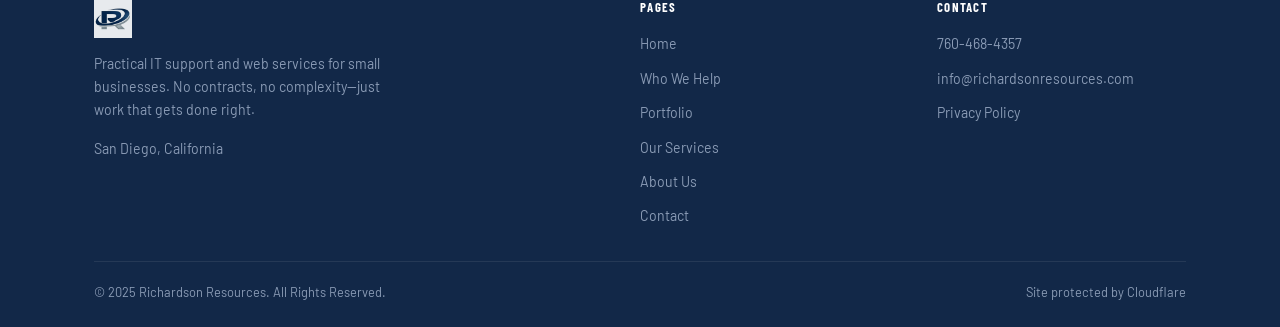
==== commit b10a30d7: "cleanup and favicon" ====
--- a/about-us.html
+++ b/about-us.html
@@ -8,7 +8,10 @@
   <meta name="keywords" content="Richardson Resources, about us, small business IT consultant, independent IT support, San Diego IT services">
   <meta property="og:title" content="About Us | Richardson Resources">
   <meta name="theme-color" content="#1C3A6B">
-  <link rel="icon" href="images/favicon.jpg" type="image/jpeg">
+  <link rel="icon" href="images/favicon.ico" type="image/x-icon">
+  <link rel="shortcut icon" href="images/favicon.ico" type="image/x-icon">
+  <link rel="canonical" href="https://www.richardsonresources.com/about-us">
+  <link rel="sitemap" type="application/xml" href="/sitemap.xml">
   <link rel="stylesheet" href="style.css">
 </head>
 <body>
@@ -16,7 +19,7 @@
   <!-- ============ NAVIGATION ============ -->
   <nav class="nav">
     <div class="container nav__inner">
-      <a href="index.html" class="nav__logo">
+      <a href="/" class="nav__logo">
         <img src="images/LogoR.jpg" alt="Richardson Resources">
         <div class="nav__logo-text">
           Richardson Resources
@@ -24,11 +27,11 @@
         </div>
       </a>
       <div class="nav__links">
-        <a href="who-we-help.html">Who We Help</a>
-        <a href="portfolio.html">Portfolio</a>
-        <a href="our-services.html">Our Services</a>
-        <a href="about-us.html">About Us</a>
-        <a href="contact.html" class="btn-primary">Contact Us</a>
+        <a href="/who-we-help">Who We Help</a>
+        <a href="/portfolio">Portfolio</a>
+        <a href="/our-services">Our Services</a>
+        <a href="/about-us">About Us</a>
+        <a href="/contact" class="btn-primary">Contact Us</a>
       </div>
       <button class="nav__toggle" id="navToggle" aria-label="Open menu">
         <span></span><span></span><span></span>
@@ -36,11 +39,11 @@
     </div>
   </nav>
   <div class="nav__mobile" id="mobileMenu">
-    <a href="who-we-help.html">Who We Help</a>
-    <a href="portfolio.html">Portfolio</a>
-    <a href="our-services.html">Our Services</a>
-    <a href="about-us.html">About Us</a>
-    <a href="contact.html">Contact Us</a>
+    <a href="/who-we-help">Who We Help</a>
+    <a href="/portfolio">Portfolio</a>
+    <a href="/our-services">Our Services</a>
+    <a href="/about-us">About Us</a>
+    <a href="/contact">Contact Us</a>
   </div>
 
   <!-- ============ PAGE HERO ============ -->
@@ -72,7 +75,7 @@
           <p>It's still that. There's no team here, no sales staff, no junior techs doing the actual work. When you reach out, you're communicating directly with the same person who will be handling your project.</p>
           <p>The focus has always been on clients who are running their own show—solo operators, small firms, local businesses. People who need their technology to work reliably, who don't want to spend time managing an IT relationship, and who appreciate working with someone who takes the time to understand their setup before making changes.</p>
           <div style="margin-top: 28px;">
-            <a href="contact.html" class="btn btn-primary">Get in Touch</a>
+            <a href="/contact" class="btn btn-primary">Get in Touch</a>
           </div>
         </div>
       </div>
@@ -192,7 +195,7 @@
     <div class="container">
       <h2>Ready to Have a Conversation?</h2>
       <p>No pressure, no pitch. Describe what you're working with and we'll figure out together whether it's a good fit.</p>
-      <a href="contact.html" class="btn btn-primary">Contact Us</a>
+      <a href="/contact" class="btn btn-primary">Contact Us</a>
     </div>
   </section>
 
@@ -208,12 +211,12 @@
         <div class="footer__col">
           <h4>Pages</h4>
           <ul>
-            <li><a href="index.html">Home</a></li>
-            <li><a href="who-we-help.html">Who We Help</a></li>
-            <li><a href="portfolio.html">Portfolio</a></li>
-            <li><a href="our-services.html">Our Services</a></li>
-            <li><a href="about-us.html">About Us</a></li>
-            <li><a href="contact.html">Contact</a></li>
+            <li><a href="/">Home</a></li>
+            <li><a href="/who-we-help">Who We Help</a></li>
+            <li><a href="/portfolio">Portfolio</a></li>
+            <li><a href="/our-services">Our Services</a></li>
+            <li><a href="/about-us">About Us</a></li>
+            <li><a href="/contact">Contact</a></li>
           </ul>
         </div>
         <div class="footer__col">
@@ -221,7 +224,7 @@
           <ul>
             <li><a href="tel:17604684357">760-468-4357</a></li>
             <li><a href="mailto:info@richardsonresources.com">info@richardsonresources.com</a></li>
-            <li><a href="privacy-policy.html">Privacy Policy</a></li>
+            <li><a href="/privacy-policy">Privacy Policy</a></li>
           </ul>
         </div>
       </div>
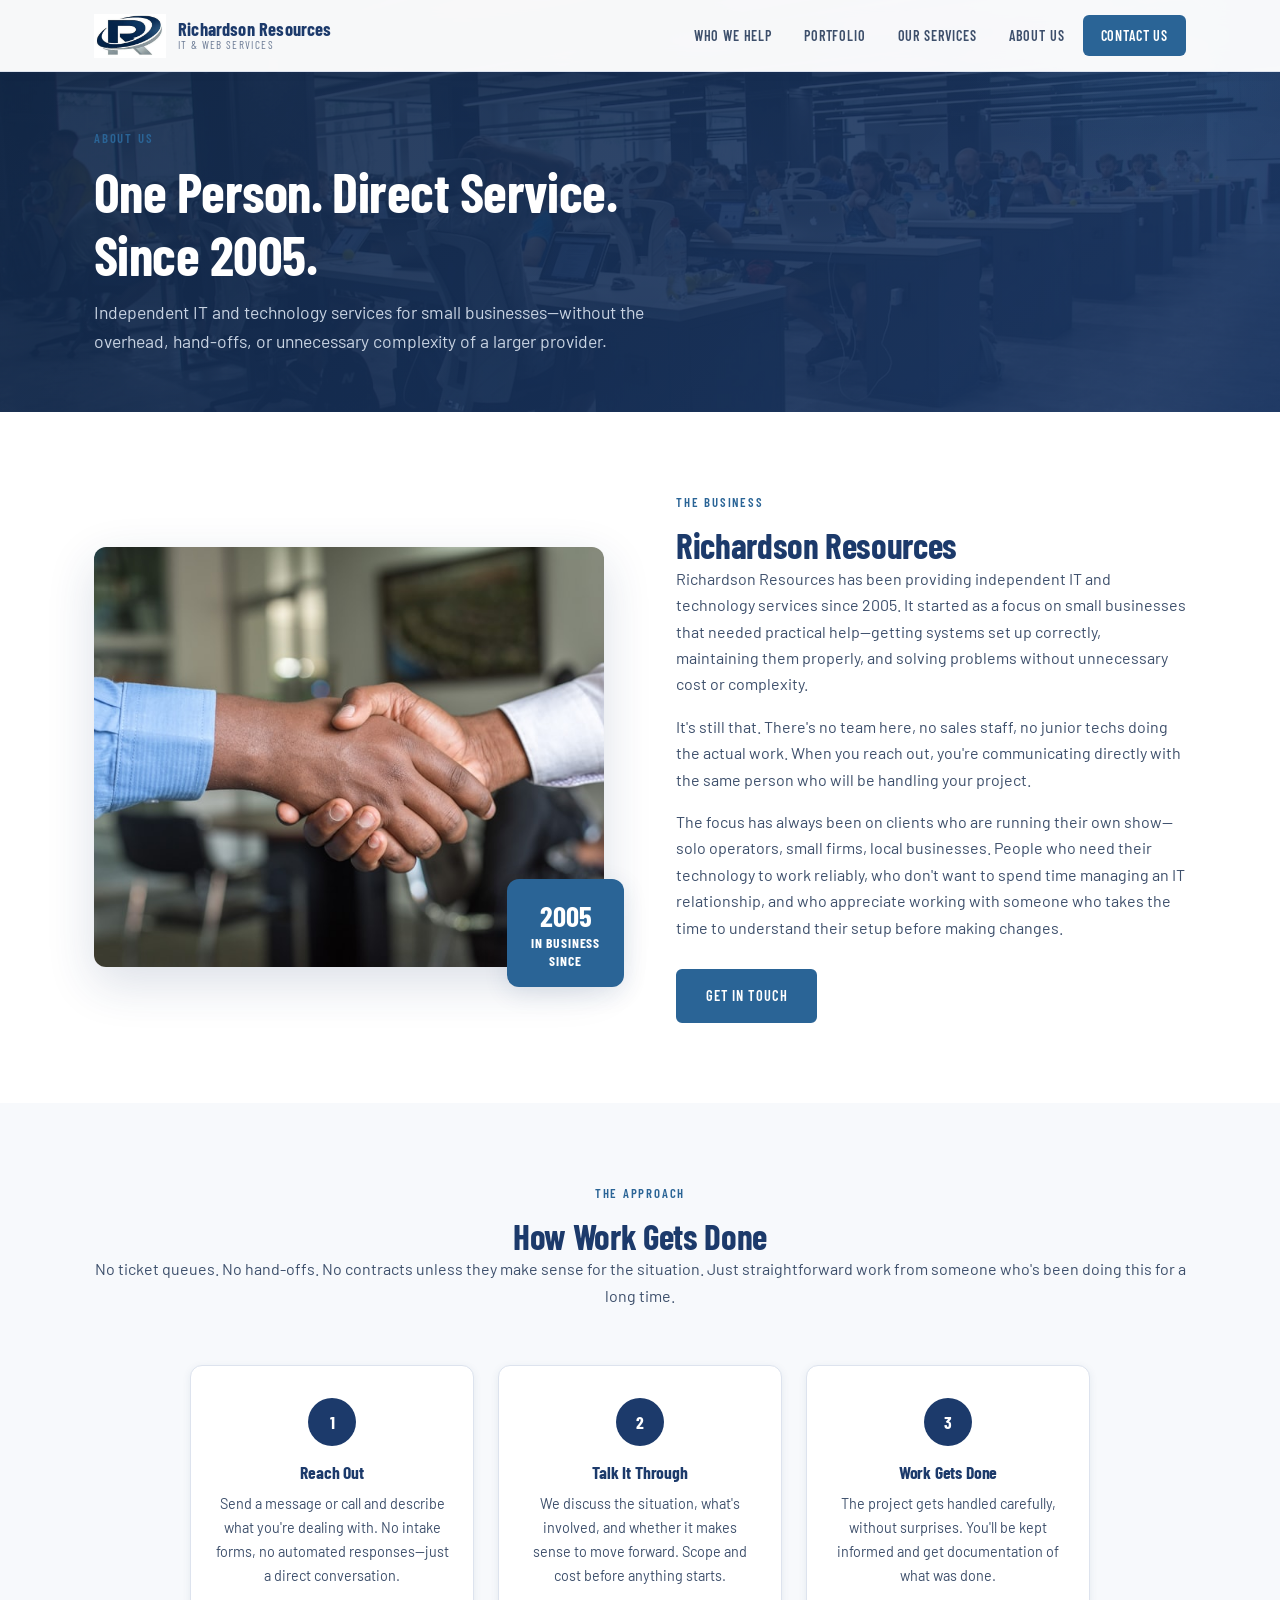
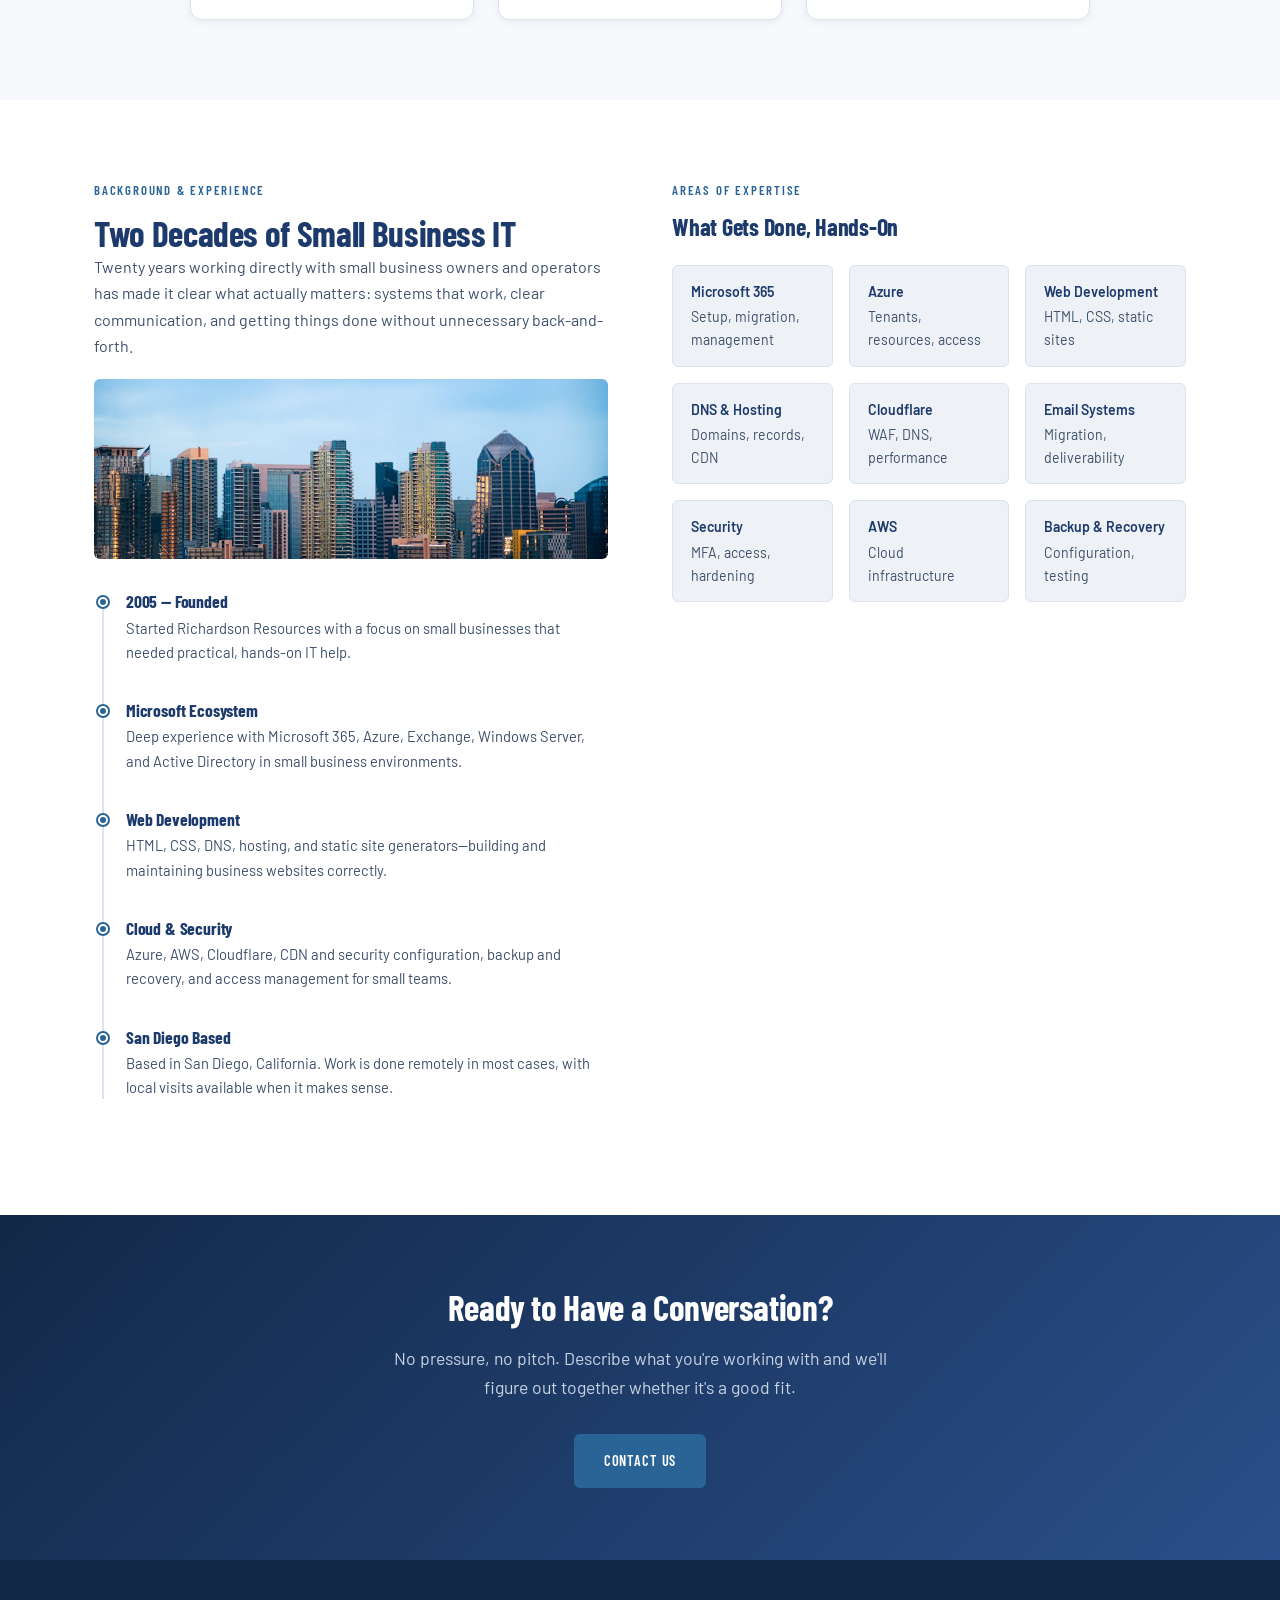
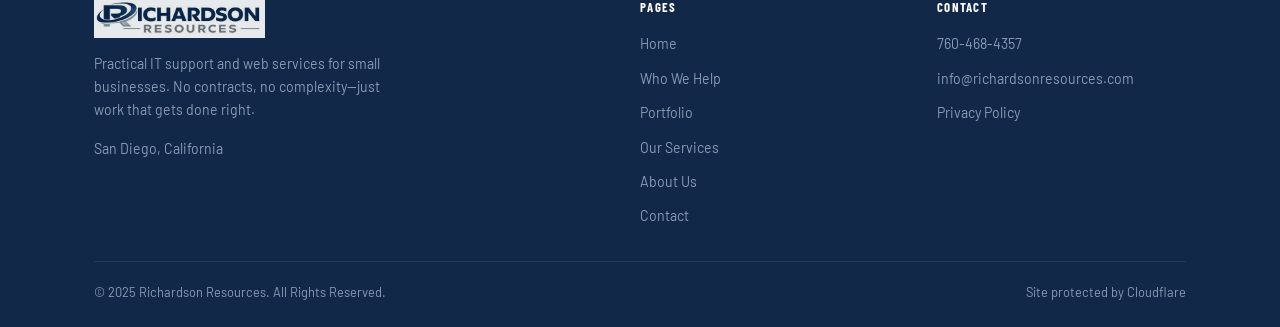
==== commit 53bc2a94: "header and footer image updates" ====
--- a/about-us.html
+++ b/about-us.html
@@ -20,7 +20,7 @@
   <nav class="nav">
     <div class="container nav__inner">
       <a href="/" class="nav__logo">
-        <img src="images/LogoR.jpg" alt="Richardson Resources">
+        <img src="images/Logoh.jpg" alt="Richardson Resources">
         <div class="nav__logo-text">
           Richardson Resources
           <span>IT &amp; Web Services</span>
@@ -204,7 +204,7 @@
     <div class="container">
       <div class="footer__inner">
         <div class="footer__brand">
-          <img src="images/LogoR.jpg" alt="Richardson Resources">
+          <img src="images/logof.jpg" alt="Richardson Resources">
           <p>Practical IT support and web services for small businesses. No contracts, no complexity—just work that gets done right.</p>
           <p style="margin-top:12px;">San Diego, California</p>
         </div>
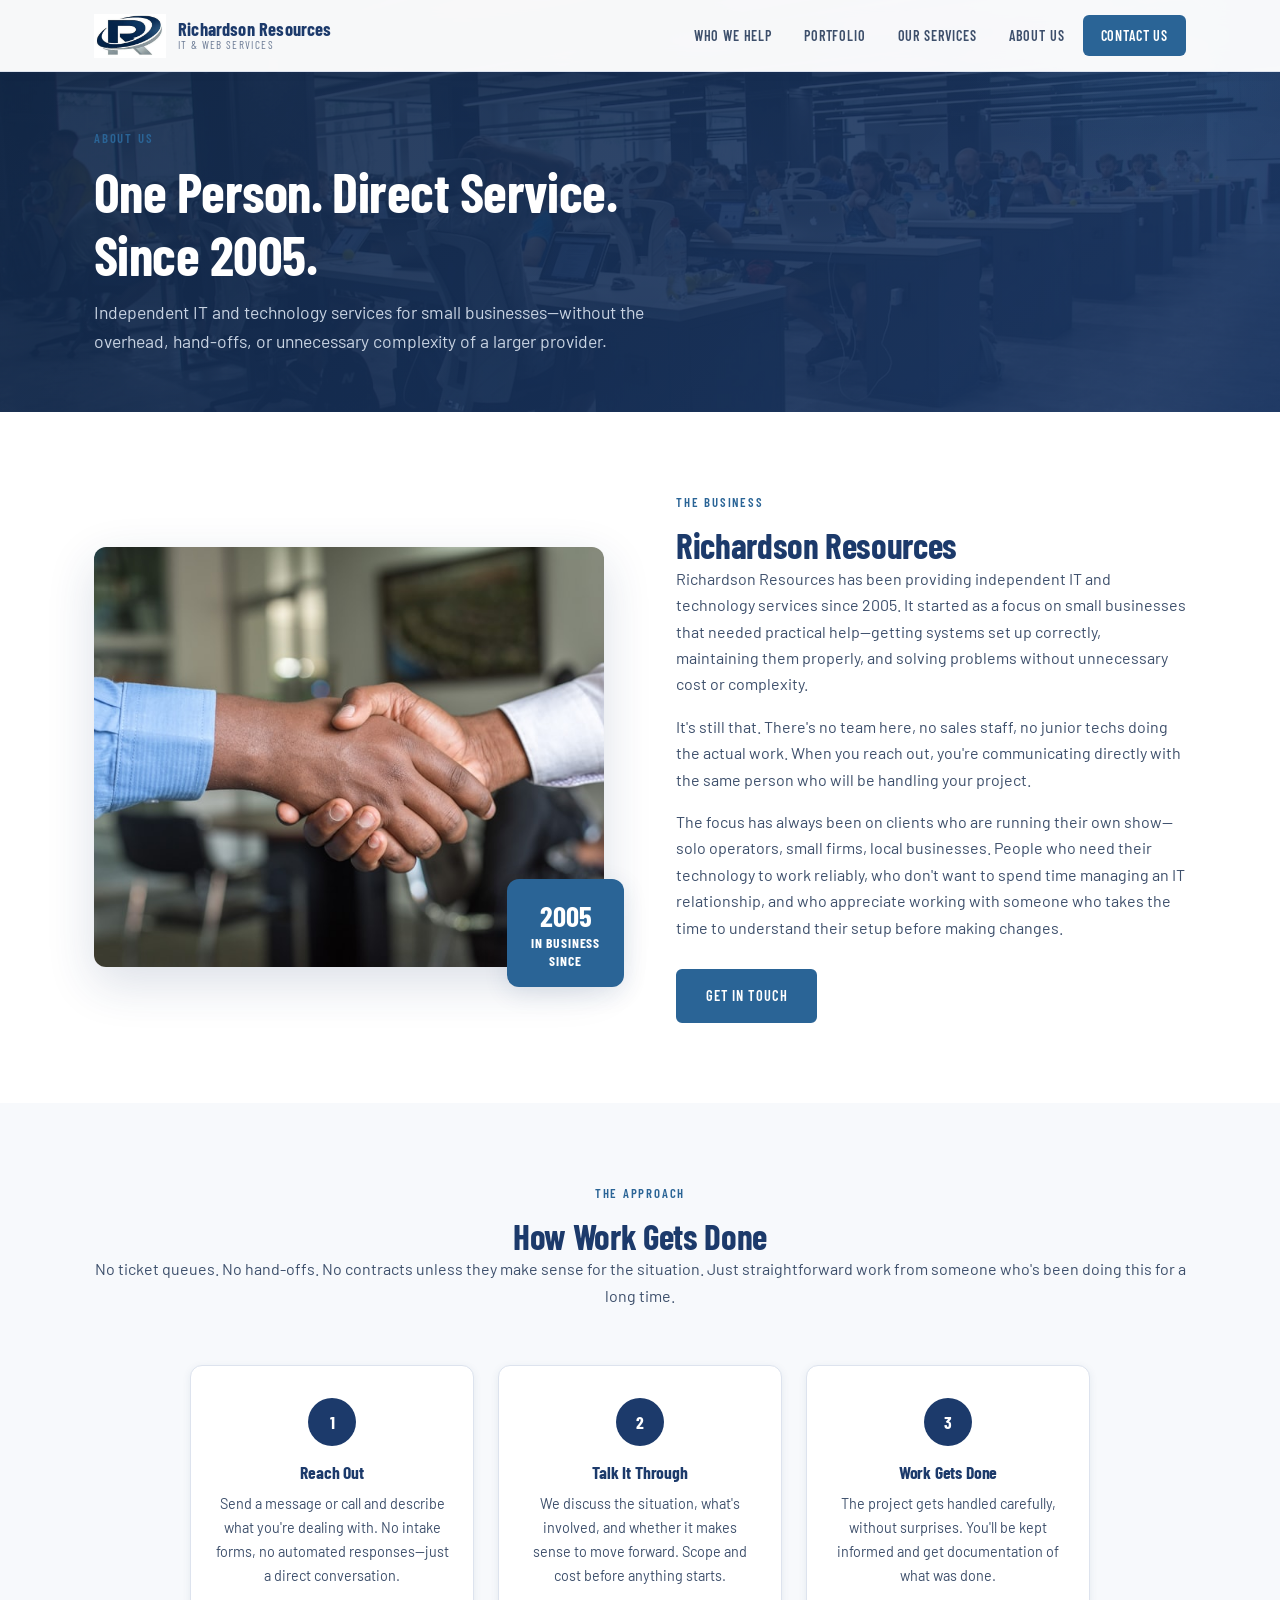
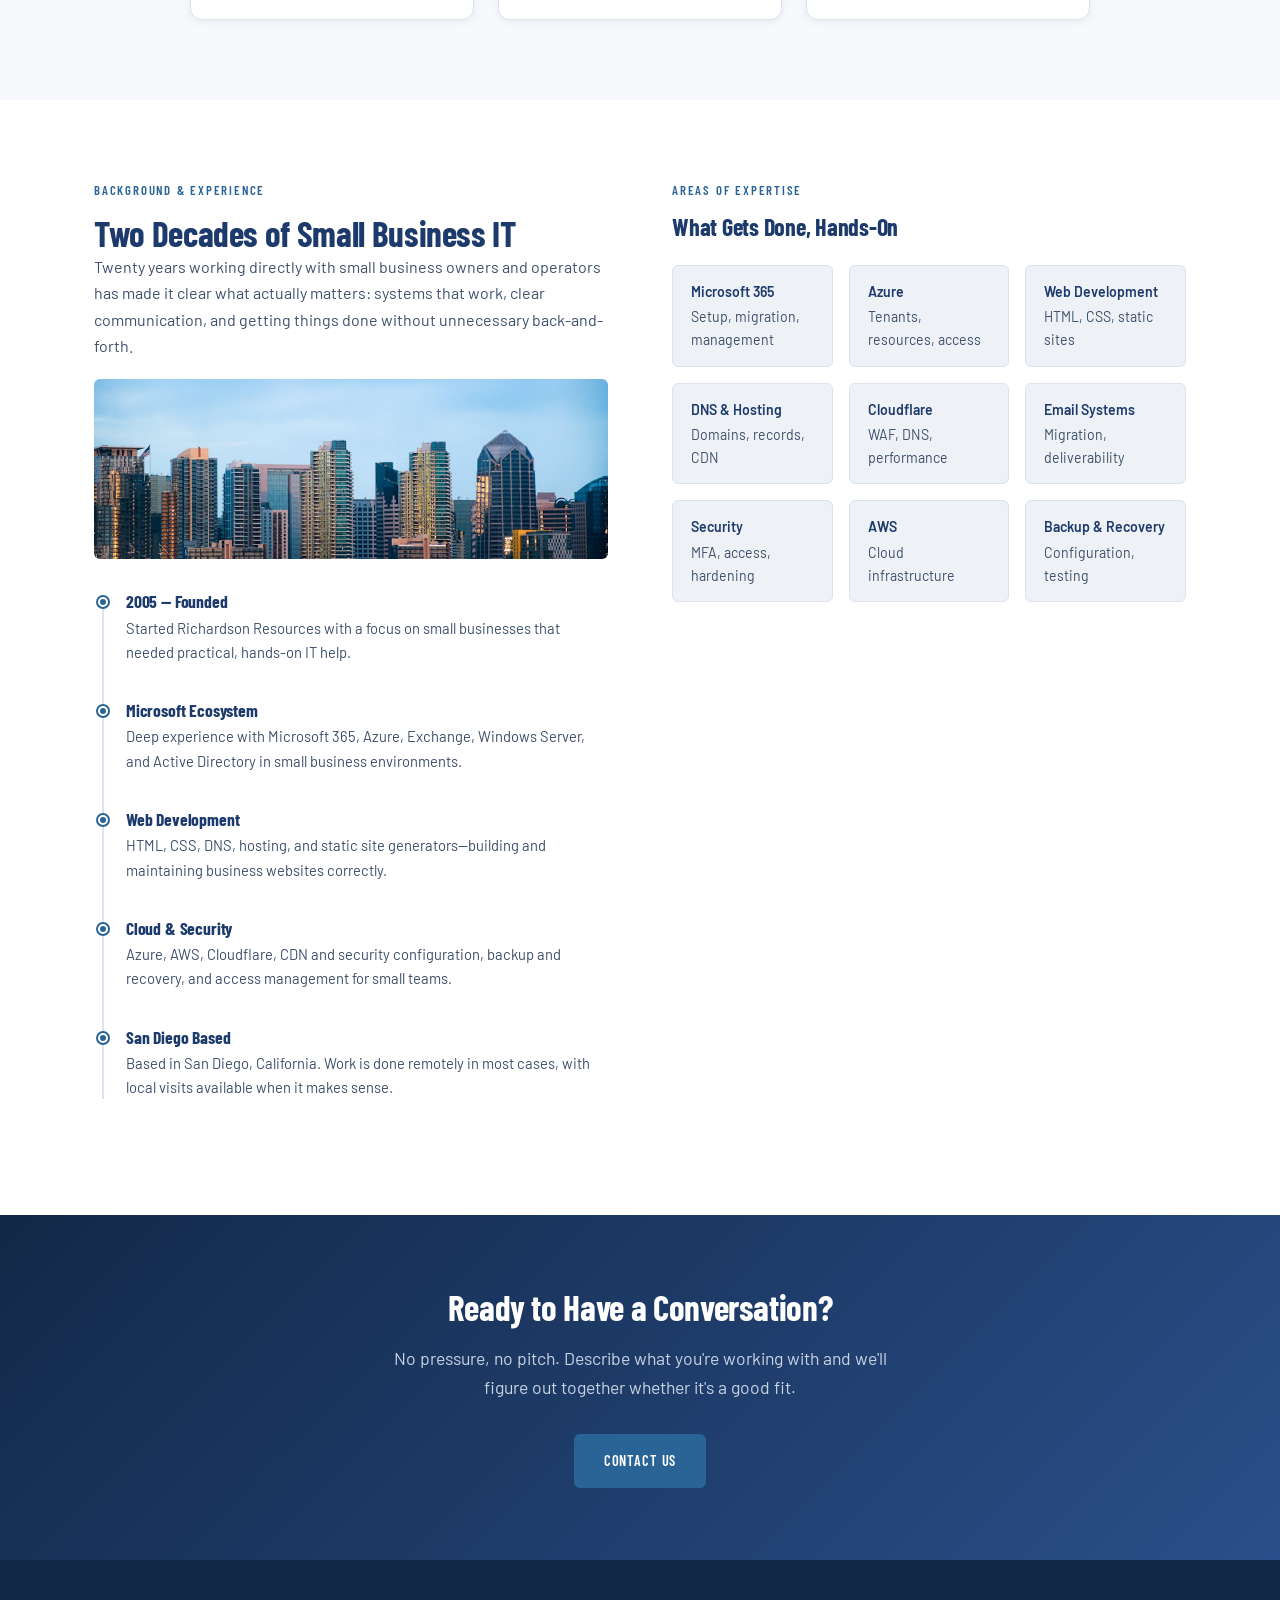
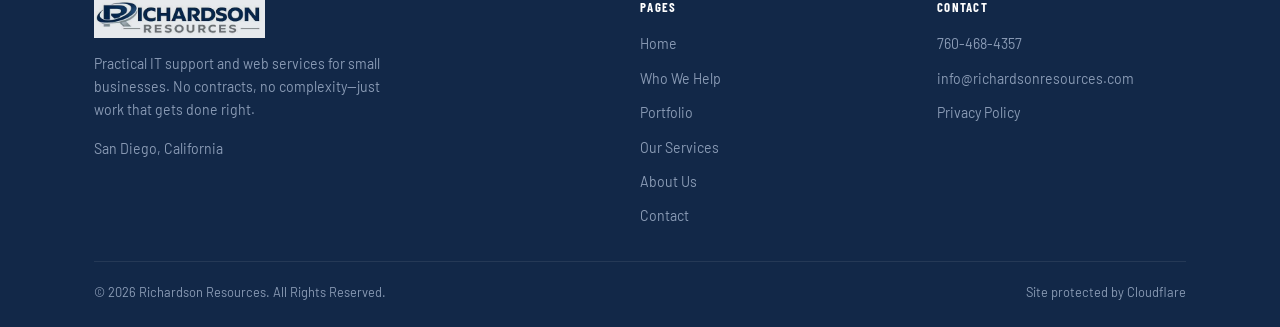
==== commit f6b87a51: "homepage updates" ====
--- a/about-us.html
+++ b/about-us.html
@@ -5,8 +5,26 @@
   <meta name="viewport" content="width=device-width, initial-scale=1.0">
   <title>About Us | Richardson Resources</title>
   <meta name="description" content="Richardson Resources has provided independent IT support and web services to small businesses since 2005. One person, direct service, no complexity.">
-  <meta name="keywords" content="Richardson Resources, about us, small business IT consultant, independent IT support, San Diego IT services">
+
+  <!-- Open Graph -->
+  <meta property="og:type" content="website">
+  <meta property="og:site_name" content="Richardson Resources">
   <meta property="og:title" content="About Us | Richardson Resources">
+  <meta property="og:description" content="Richardson Resources has provided independent IT support and web services to small businesses since 2005. One person, direct service, no complexity.">
+  <meta property="og:url" content="https://www.richardsonresources.com/about-us">
+  <meta property="og:image" content="https://www.richardsonresources.com/images/og-image.jpg">
+  <meta property="og:image:width" content="1200">
+  <meta property="og:image:height" content="630">
+  <meta property="og:image:alt" content="Richardson Resources — Small Business IT &amp; Web Services">
+
+  <!-- Twitter Card -->
+  <meta name="twitter:card" content="summary_large_image">
+  <meta name="twitter:title" content="About Us | Richardson Resources">
+  <meta name="twitter:description" content="Richardson Resources has provided independent IT support and web services to small businesses since 2005. One person, direct service, no complexity.">
+  <meta name="twitter:image" content="https://www.richardsonresources.com/images/og-image.jpg">
+  <meta name="twitter:image:alt" content="Richardson Resources — Small Business IT &amp; Web Services">
+
+  <!-- Theme & Icons -->
   <meta name="theme-color" content="#1C3A6B">
   <link rel="icon" href="images/favicon.ico" type="image/x-icon">
   <link rel="shortcut icon" href="images/favicon.ico" type="image/x-icon">
@@ -229,7 +247,7 @@
         </div>
       </div>
       <div class="footer__bottom">
-        <span>© 2025 Richardson Resources. All Rights Reserved.</span>
+        <span>© <span class="copyright-year">1973</span> Richardson Resources. All Rights Reserved.</span>
         <span>Site protected by <a href="https://www.cloudflare.com" target="_blank" rel="noopener">Cloudflare</a></span>
       </div>
     </div>
--- a/style.css
+++ b/style.css
@@ -474,13 +474,93 @@
 .service-card:hover { box-shadow: var(--shadow-md); transform: translateY(-3px); }
 .service-card:hover::before { transform: scaleX(1); }
 
-.service-card__num {
-  font-family: var(--font-display);
-  font-size: 2.8rem;
-  font-weight: 700;
-  color: var(--steel-light);
-  line-height: 1;
-  margin-bottom: 12px;
+.service-card__hero {
+  height: 96px;
+  position: relative;
+  overflow: hidden;
+  display: flex;
+  align-items: flex-end;
+  padding: 14px 16px;
+  margin: -36px -36px 24px -36px;
+}
+.service-card__hero-bg { position: absolute; inset: 0; }
+.service-card__hero-title {
+  position: relative;
+  z-index: 2;
+  font-size: 1rem;
+  font-weight: 600;
+  color: #fff;
+  line-height: 1.3;
+  text-shadow: 0 1px 4px rgba(0,0,0,0.5);
+}
+.service-card__hero-accent {
+  position: absolute;
+  bottom: 0; left: 0; right: 0;
+  height: 3px;
+  z-index: 3;
+}
+.service-card__body { }
+
+/* Web card */
+.service-card__hero--web .service-card__hero-bg { background: linear-gradient(135deg, #1C3A6B 0%, #0d2240 100%); }
+.service-card__hero--web .service-card__hero-accent { background: #4a9fd4; }
+.service-card__hero-deco {
+  position: absolute; top: 10px; right: 14px;
+  z-index: 1; display: flex; flex-direction: column; gap: 4px;
+}
+.service-card__hero-deco span {
+  display: block; height: 2px;
+  background: rgba(255,255,255,0.15); border-radius: 2px;
+}
+.service-card__hero-deco span:nth-child(1) { width: 36px; }
+.service-card__hero-deco span:nth-child(2) { width: 28px; }
+.service-card__hero-deco span:nth-child(3) { width: 20px; }
+.service-card__hero-deco span:nth-child(4) { width: 32px; }
+.service-card__hero-deco span:nth-child(5) { width: 16px; }
+
+/* M365 card */
+.service-card__hero--m365 .service-card__hero-bg { background: linear-gradient(135deg, #122848 0%, #0a1a30 100%); }
+.service-card__hero--m365 .service-card__hero-accent { background: #b0c4d8; }
+.service-card__hero-msq {
+  position: absolute; top: 14px; right: 16px;
+  display: grid; grid-template-columns: 1fr 1fr; gap: 3px; z-index: 1;
+}
+.service-card__hero-msq div { width: 13px; height: 13px; border-radius: 2px; opacity: 0.75; }
+.service-card__hero-msq div:nth-child(1) { background: #f35325; }
+.service-card__hero-msq div:nth-child(2) { background: #81bc06; }
+.service-card__hero-msq div:nth-child(3) { background: #05a6f0; }
+.service-card__hero-msq div:nth-child(4) { background: #ffba08; }
+
+/* Security card */
+.service-card__hero--security .service-card__hero-bg { background: linear-gradient(135deg, #0d2240 0%, #060f1c 100%); }
+.service-card__hero--security .service-card__hero-accent { background: #4a9fd4; }
+.service-card__hero-shield { position: absolute; top: 12px; right: 18px; z-index: 1; opacity: 0.4; }
+.service-card__hero-scanline {
+  position: absolute; left: 0; right: 0; height: 1px;
+  background: rgba(74,159,212,0.6); z-index: 2;
+  animation: scanline 2.2s ease-in-out infinite;
+}
+@keyframes scanline { 0%,100% { top: 18px; } 50% { top: 72px; } }
+
+/* Consulting card */
+.service-card__hero--consulting .service-card__hero-bg { background: linear-gradient(135deg, #1C3A6B 0%, #0d2240 100%); }
+.service-card__hero--consulting .service-card__hero-accent { background: #b0c4d8; }
+.service-card__hero-dots {
+  position: absolute; inset: 0;
+  background-image: radial-gradient(circle, rgba(255,255,255,0.1) 1px, transparent 1px);
+  background-size: 14px 14px; z-index: 1;
+}
+.service-card__hero-corner {
+  position: absolute; top: 12px; right: 14px;
+  width: 28px; height: 28px;
+  border: 2px solid rgba(74,159,212,0.4);
+  border-radius: 4px; z-index: 2;
+}
+.service-card__hero-corner::after {
+  content: '';
+  position: absolute; top: 4px; left: 4px; right: 4px; bottom: 4px;
+  border: 1.5px solid rgba(74,159,212,0.25);
+  border-radius: 2px;
 }
 
 .service-card h3 { margin-bottom: 10px; }
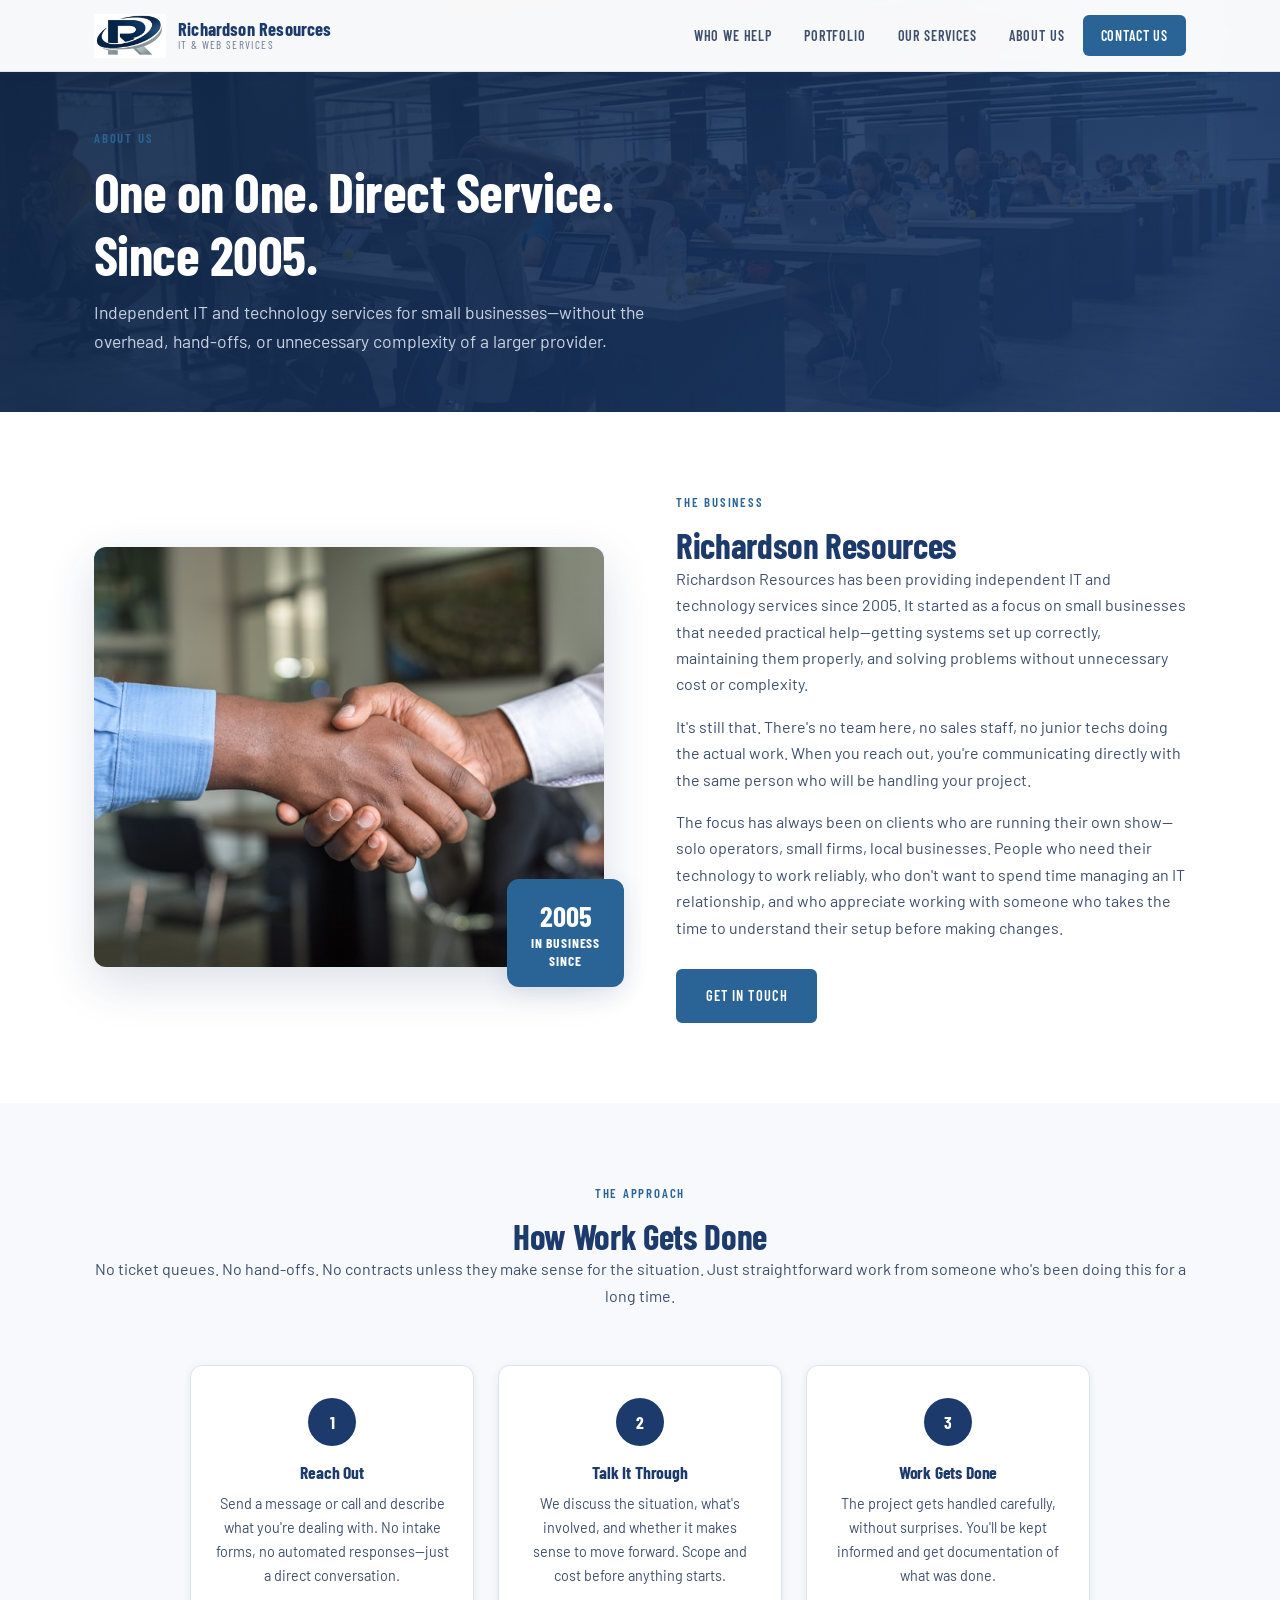
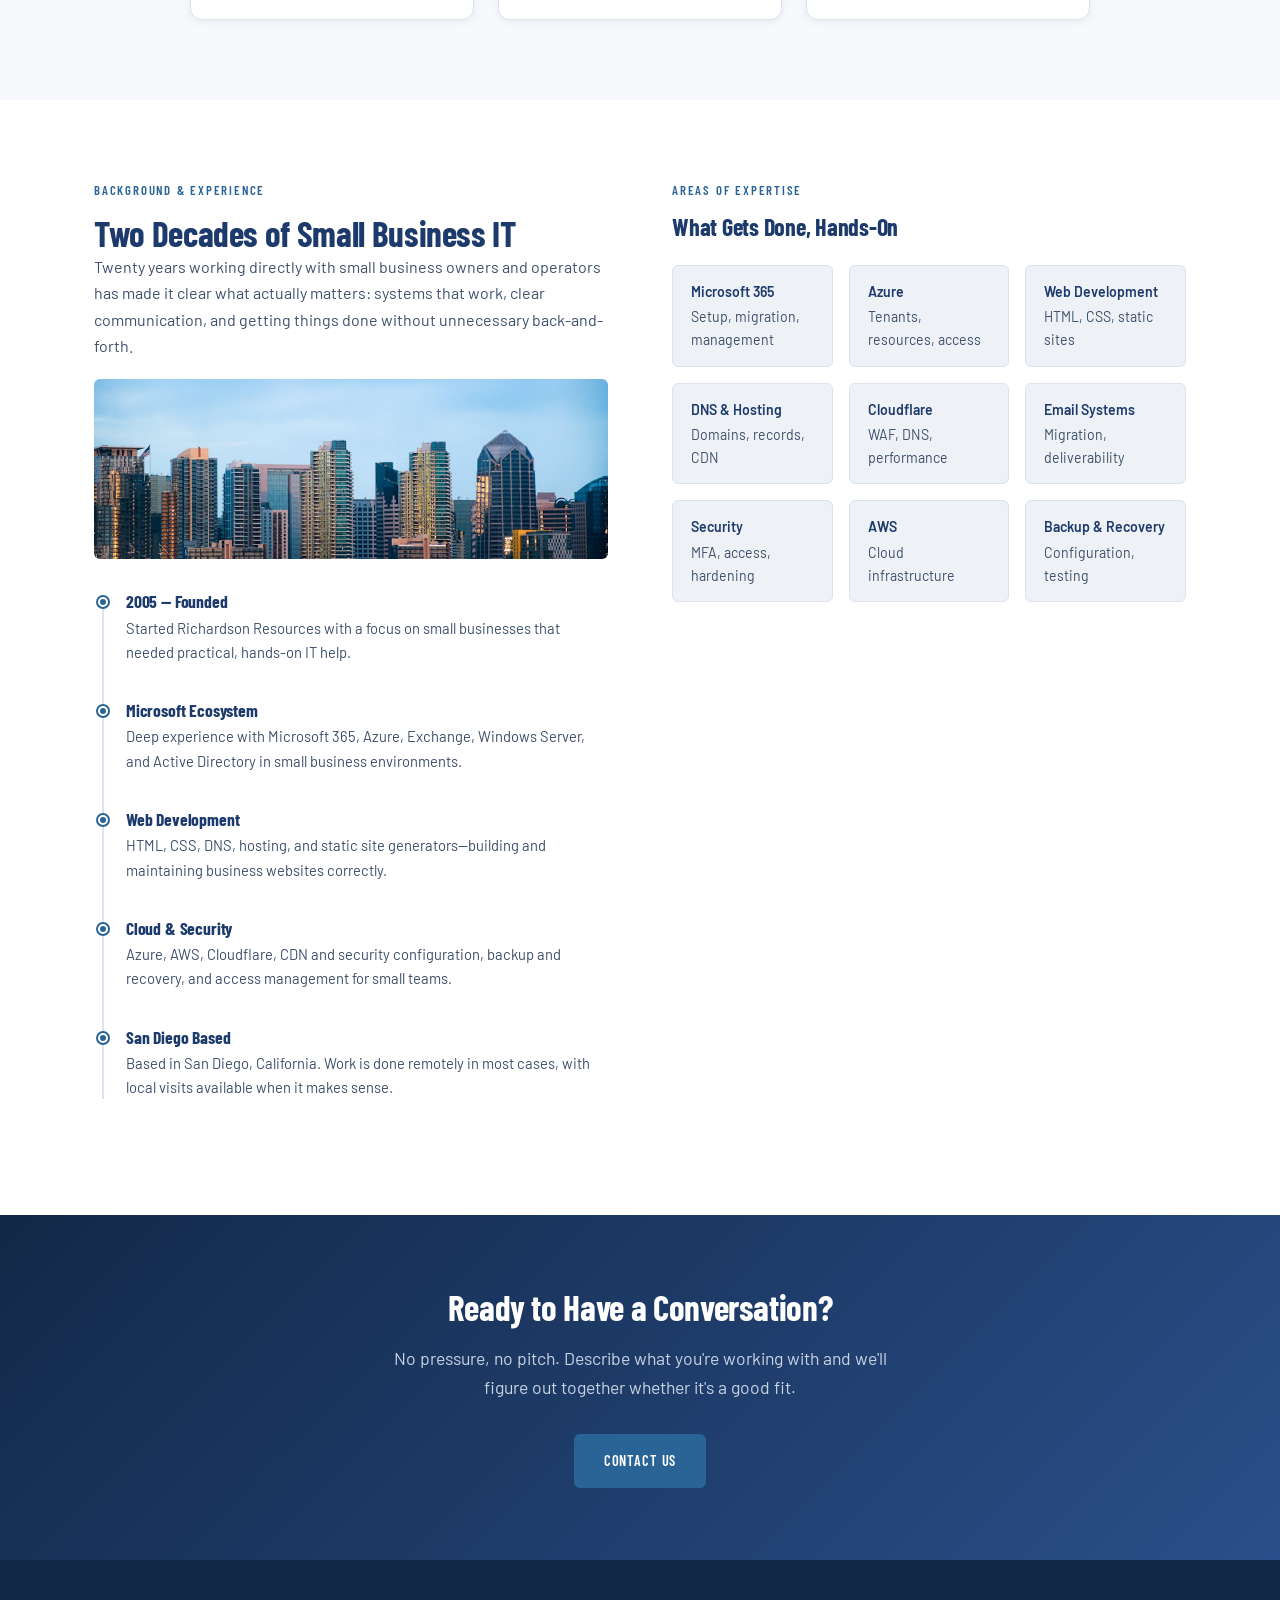
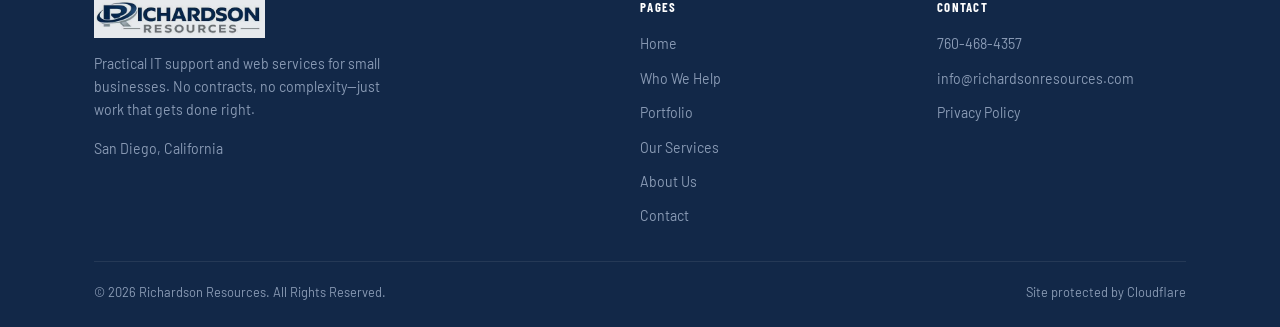
==== commit 6989dd26: "Verbiage change" ====
--- a/about-us.html
+++ b/about-us.html
@@ -68,7 +68,7 @@
   <section class="page-hero" style="background-image: linear-gradient(135deg, rgba(18,40,72,0.93) 0%, rgba(28,58,107,0.87) 100%), url('images/hero-about.jpg'); background-size: cover; background-position: center;">
     <div class="container">
       <div class="section-label">About Us</div>
-      <h1>One Person. Direct Service.<br>Since 2005.</h1>
+      <h1>One on One. Direct Service.<br>Since 2005.</h1>
       <p>Independent IT and technology services for small businesses—without the overhead, hand-offs, or unnecessary complexity of a larger provider.</p>
     </div>
   </section>
--- a/style.css
+++ b/style.css
@@ -512,11 +512,11 @@
   display: block; height: 2px;
   background: rgba(255,255,255,0.15); border-radius: 2px;
 }
-.service-card__hero-deco span:nth-child(1) { width: 36px; }
-.service-card__hero-deco span:nth-child(2) { width: 28px; }
-.service-card__hero-deco span:nth-child(3) { width: 20px; }
-.service-card__hero-deco span:nth-child(4) { width: 32px; }
-.service-card__hero-deco span:nth-child(5) { width: 16px; }
+.service-card__hero-deco span:nth-child(1) { width: 36px; background: rgba(74,159,212,0.9); }
+.service-card__hero-deco span:nth-child(2) { width: 28px; background: rgba(255,255,255,0.4); }
+.service-card__hero-deco span:nth-child(3) { width: 20px; background: rgba(74,159,212,0.7); }
+.service-card__hero-deco span:nth-child(4) { width: 32px; background: rgba(255,255,255,0.4); }
+.service-card__hero-deco span:nth-child(5) { width: 16px; background: rgba(74,159,212,0.6); }
 
 /* M365 card */
 .service-card__hero--m365 .service-card__hero-bg { background: linear-gradient(135deg, #122848 0%, #0a1a30 100%); }
@@ -525,7 +525,7 @@
   position: absolute; top: 14px; right: 16px;
   display: grid; grid-template-columns: 1fr 1fr; gap: 3px; z-index: 1;
 }
-.service-card__hero-msq div { width: 13px; height: 13px; border-radius: 2px; opacity: 0.75; }
+.service-card__hero-msq div { width: 18px; height: 18px; border-radius: 3px; opacity: 1; }
 .service-card__hero-msq div:nth-child(1) { background: #f35325; }
 .service-card__hero-msq div:nth-child(2) { background: #81bc06; }
 .service-card__hero-msq div:nth-child(3) { background: #05a6f0; }
@@ -534,10 +534,11 @@
 /* Security card */
 .service-card__hero--security .service-card__hero-bg { background: linear-gradient(135deg, #0d2240 0%, #060f1c 100%); }
 .service-card__hero--security .service-card__hero-accent { background: #4a9fd4; }
-.service-card__hero-shield { position: absolute; top: 12px; right: 18px; z-index: 1; opacity: 0.4; }
+.service-card__hero-shield { position: absolute; top: 10px; right: 16px; z-index: 1; opacity: 0.85; }
 .service-card__hero-scanline {
-  position: absolute; left: 0; right: 0; height: 1px;
-  background: rgba(74,159,212,0.6); z-index: 2;
+  position: absolute; left: 0; right: 0; height: 2px;
+  background: rgba(74,159,212,0.9); z-index: 2;
+  box-shadow: 0 0 6px rgba(74,159,212,0.6);
   animation: scanline 2.2s ease-in-out infinite;
 }
 @keyframes scanline { 0%,100% { top: 18px; } 50% { top: 72px; } }
@@ -547,19 +548,19 @@
 .service-card__hero--consulting .service-card__hero-accent { background: #b0c4d8; }
 .service-card__hero-dots {
   position: absolute; inset: 0;
-  background-image: radial-gradient(circle, rgba(255,255,255,0.1) 1px, transparent 1px);
+  background-image: radial-gradient(circle, rgba(255,255,255,0.3) 1.5px, transparent 1.5px);
   background-size: 14px 14px; z-index: 1;
 }
 .service-card__hero-corner {
   position: absolute; top: 12px; right: 14px;
   width: 28px; height: 28px;
-  border: 2px solid rgba(74,159,212,0.4);
+  border: 2px solid rgba(74,159,212,0.85);
   border-radius: 4px; z-index: 2;
 }
 .service-card__hero-corner::after {
   content: '';
   position: absolute; top: 4px; left: 4px; right: 4px; bottom: 4px;
-  border: 1.5px solid rgba(74,159,212,0.25);
+  border: 1.5px solid rgba(74,159,212,0.6);
   border-radius: 2px;
 }
 
